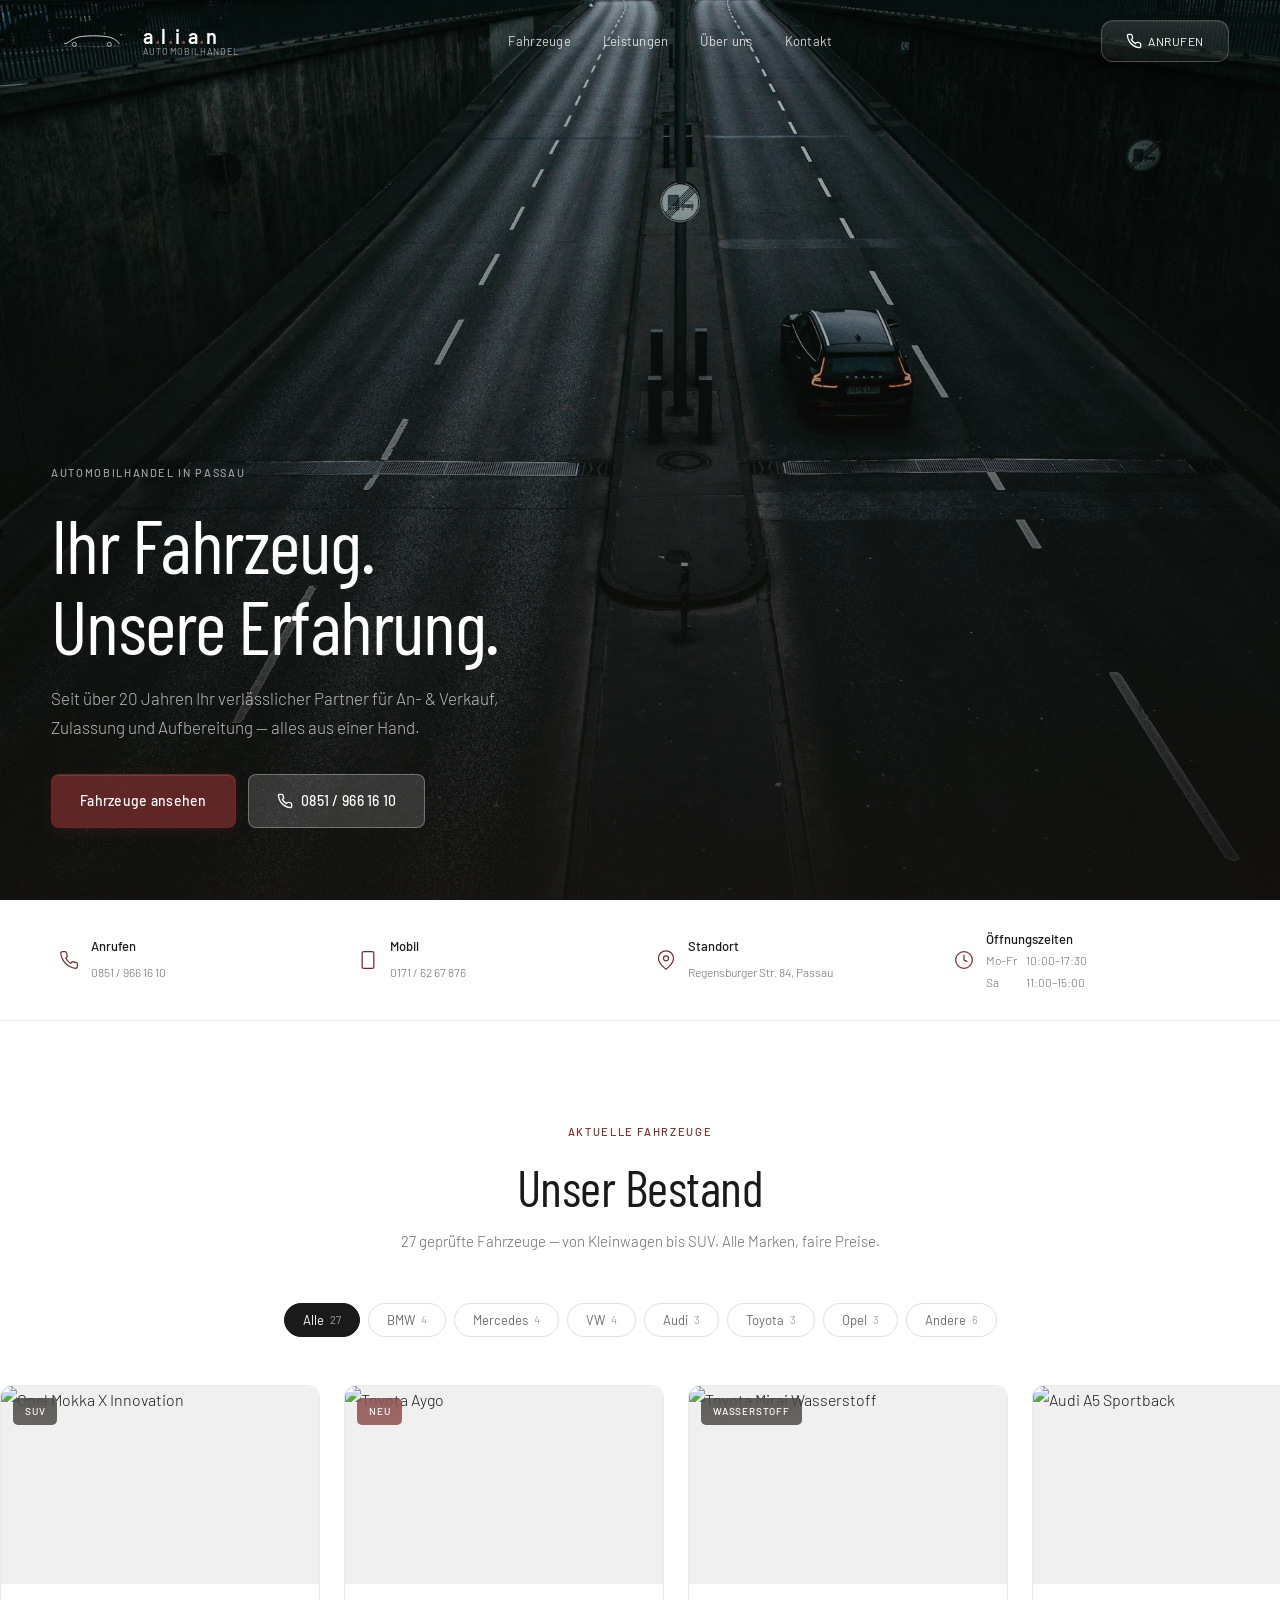
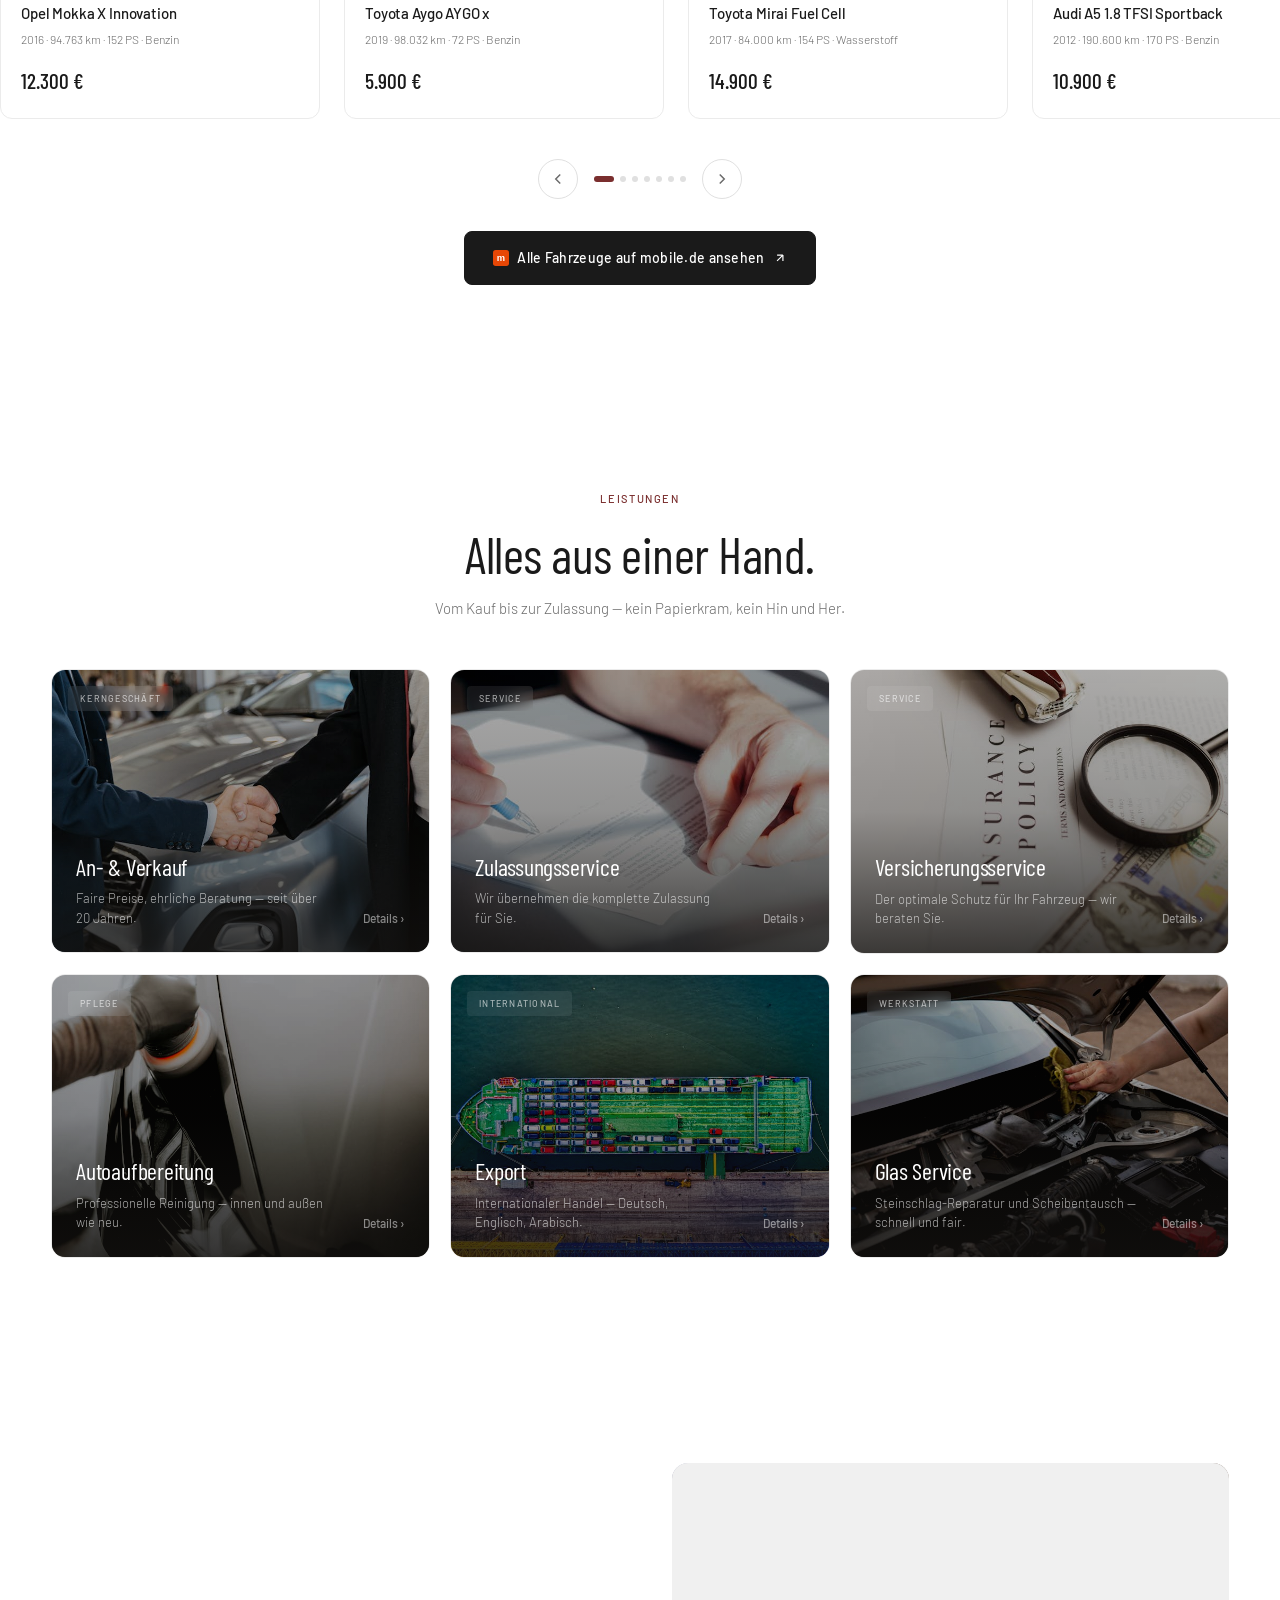
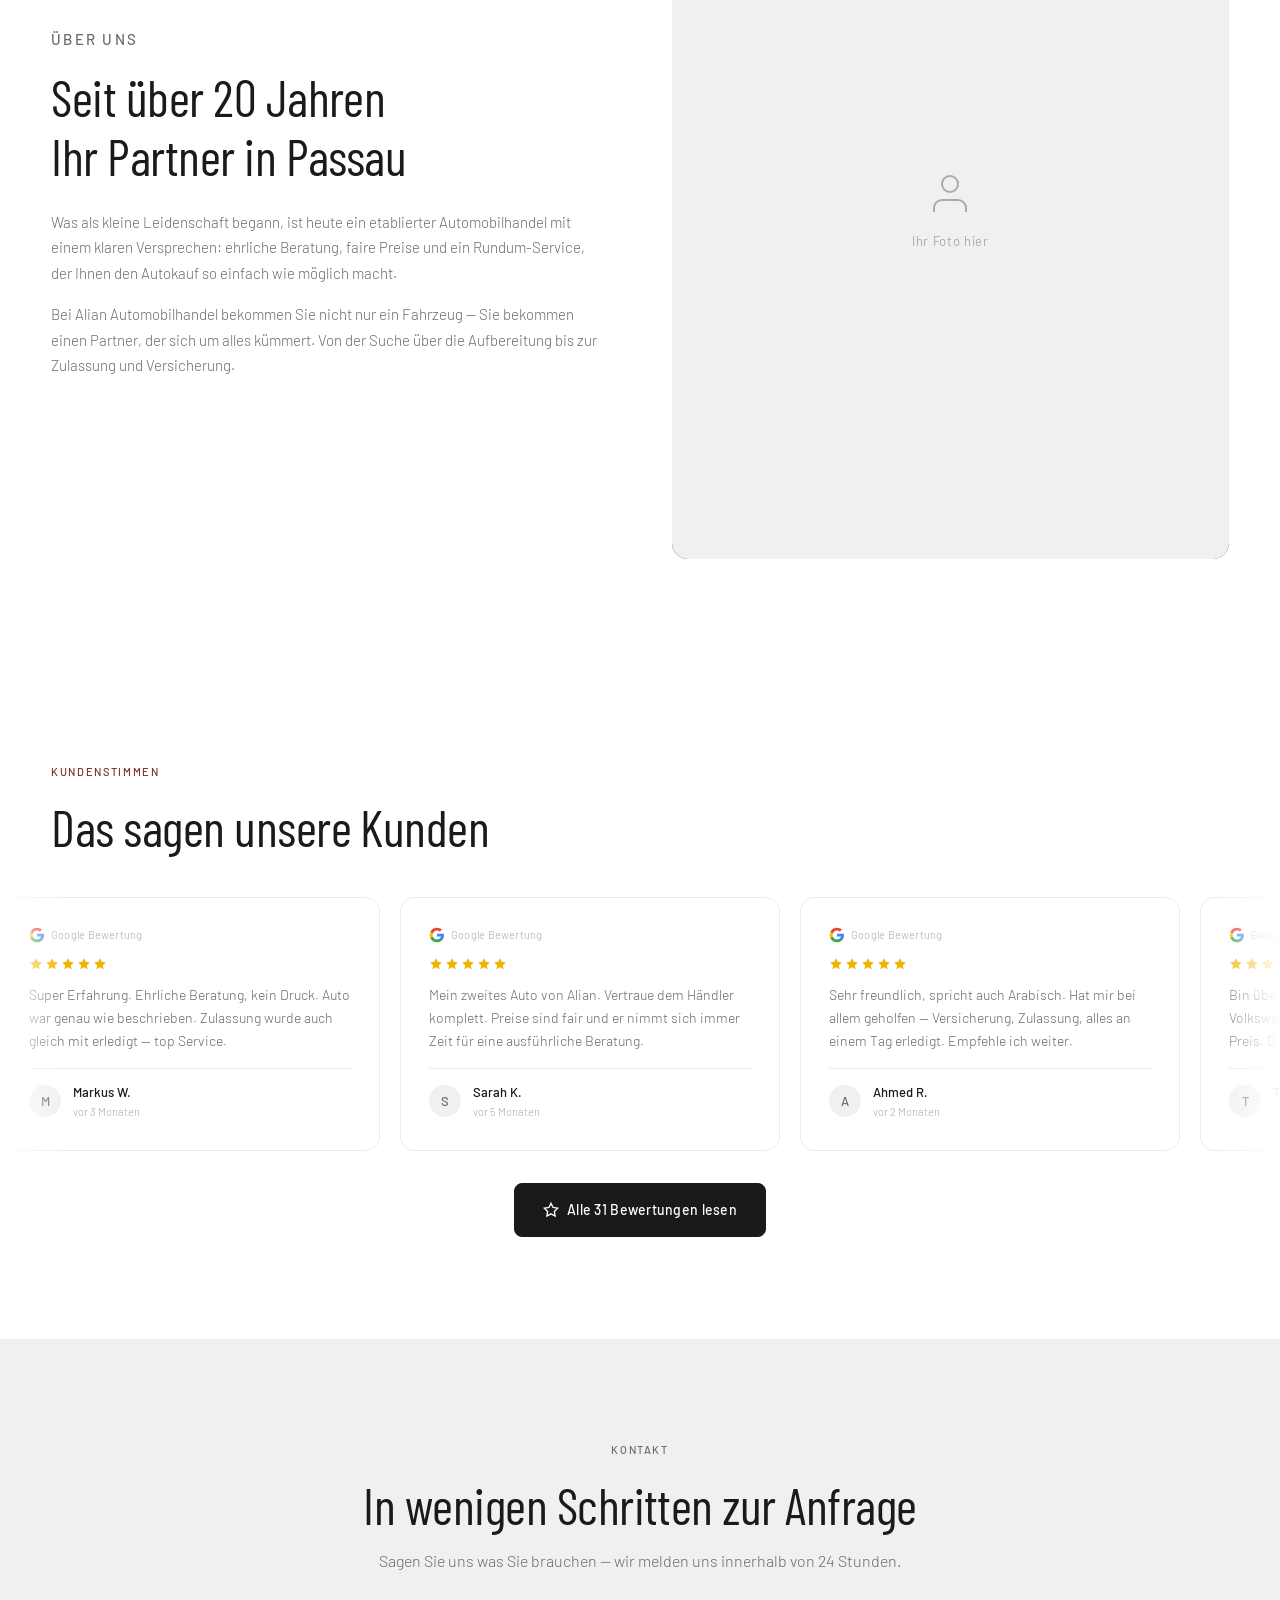
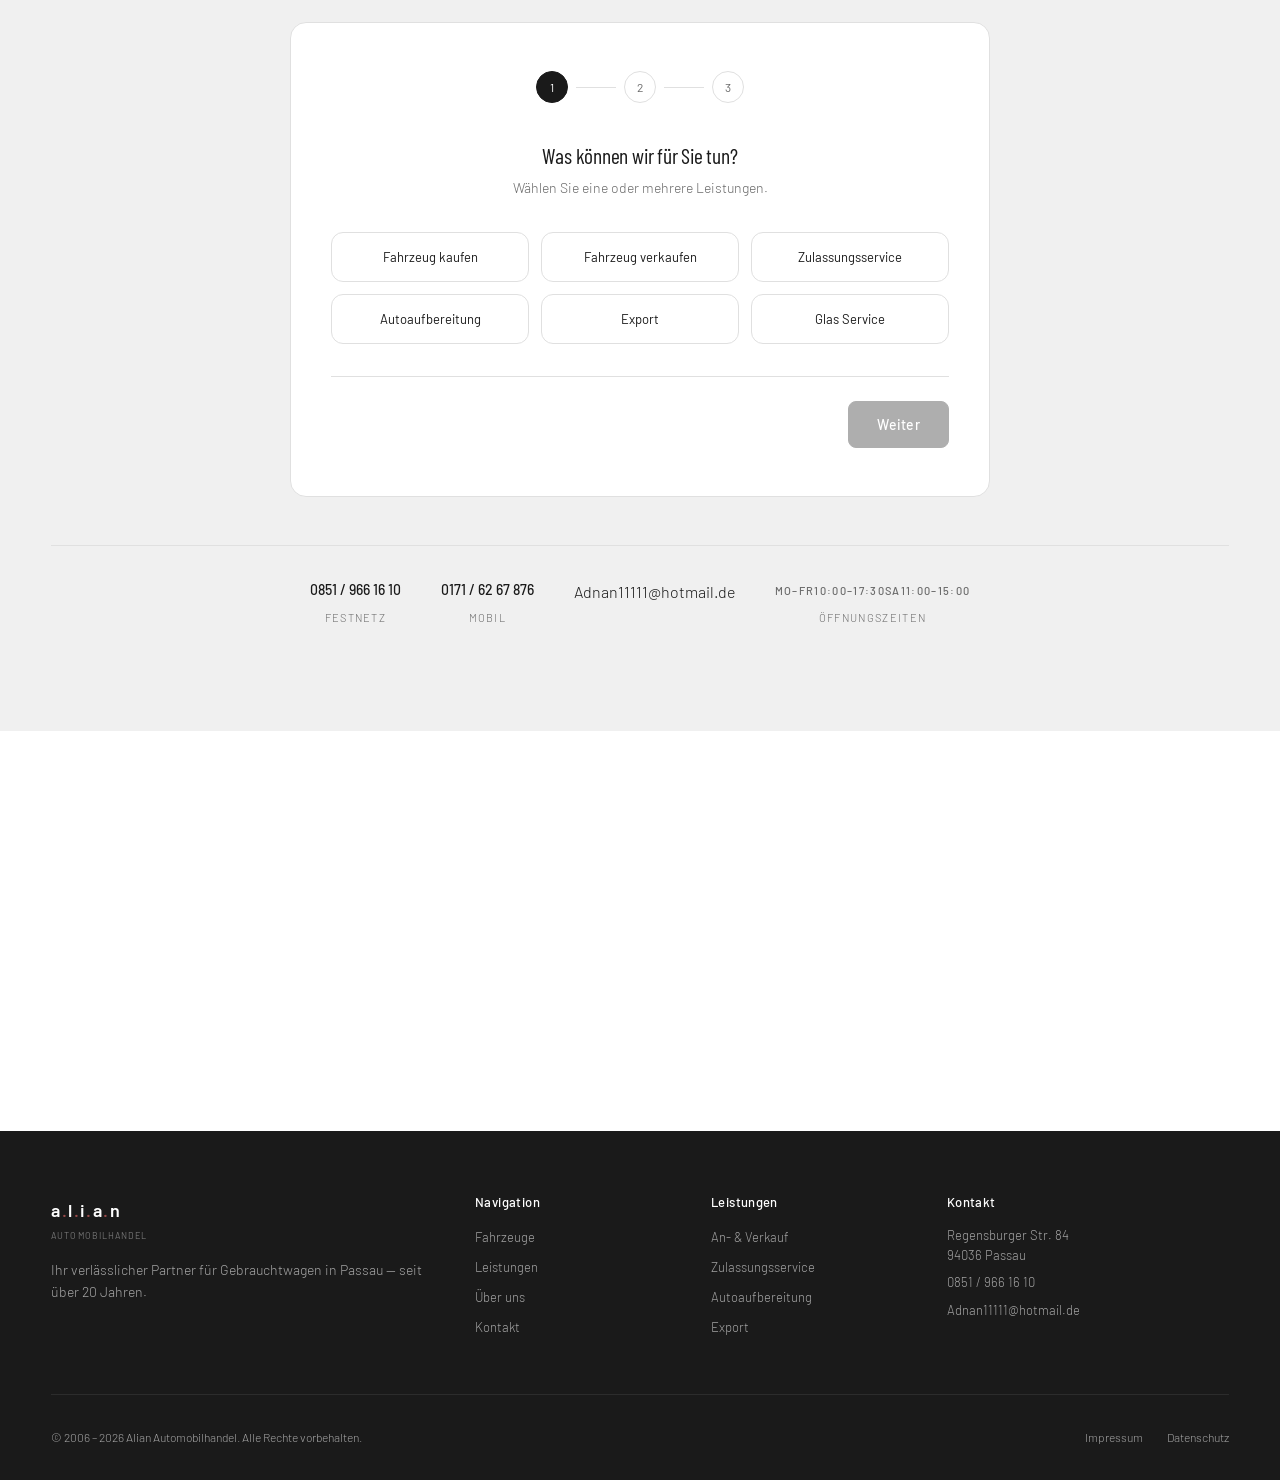
==== index.html @ cb724ffb "Initial commit — Alian Automobilhandel mit Decap CMS Setup Co-Authored-By: Claude Sonnet 4.6 <norepl" ====
<!DOCTYPE html>
<html lang="de">
<head>
    <meta charset="UTF-8">
    <meta name="viewport" content="width=device-width, initial-scale=1.0">
    <title>Alian Automobilhandel — Ihr Autohändler in Passau seit 2006</title>
    <meta name="description" content="Alian Automobilhandel in Passau — An- & Verkauf, Zulassungsservice, Autoaufbereitung. Über 20 Jahre Erfahrung. Jetzt Fahrzeug finden.">
    <link rel="preconnect" href="https://fonts.googleapis.com">
    <link rel="preconnect" href="https://fonts.gstatic.com" crossorigin>
    <link href="https://fonts.googleapis.com/css2?family=Barlow:ital,wght@0,300;0,400;0,500;0,600;1,300&family=Barlow+Condensed:wght@400;600;700;800&display=swap" rel="stylesheet">
    <link rel="stylesheet" href="style.css">
</head>
<body>

    <!-- ============ NAVIGATION ============ -->
    <nav class="nav" id="nav">
        <div class="nav-inner">
            <a href="#" class="nav-logo">
                <svg class="nav-logo-icon" viewBox="0 0 240 60" fill="none" xmlns="http://www.w3.org/2000/svg">
                    <!-- Modernized car silhouette -->
                    <path d="M40 38 C40 38 48 38 55 32 C62 26 75 18 95 16 C115 14 140 14 160 16 C180 18 190 24 195 28 C200 32 205 38 205 38" stroke="var(--accent)" stroke-width="2.5" stroke-linecap="round" fill="none"/>
                    <!-- Wheels -->
                    <circle cx="70" cy="40" r="6" stroke="var(--accent)" stroke-width="2" fill="none"/>
                    <circle cx="175" cy="40" r="6" stroke="var(--accent)" stroke-width="2" fill="none"/>
                    <!-- Ground line -->
                    <line x1="35" y1="46" x2="210" y2="46" stroke="var(--accent)" stroke-width="1.5" opacity="0.3"/>
                </svg>
                <span class="nav-logo-text">
                    <span class="nav-logo-name">a<span class="dot">.</span>l<span class="dot">.</span>i<span class="dot">.</span>a<span class="dot">.</span>n</span>
                    <span class="nav-logo-sub">Automobilhandel</span>
                </span>
            </a>

            <div class="nav-links" id="navLinks">
                <a href="#fahrzeuge">Fahrzeuge</a>
                <a href="#leistungen">Leistungen</a>
                <a href="#ueber-uns">Über uns</a>
                <a href="#kontakt">Kontakt</a>
            </div>

            <a href="tel:+4985196616 10" class="nav-cta">
                <svg width="16" height="16" viewBox="0 0 24 24" fill="none" stroke="currentColor" stroke-width="2"><path d="M22 16.92v3a2 2 0 0 1-2.18 2 19.79 19.79 0 0 1-8.63-3.07 19.5 19.5 0 0 1-6-6 19.79 19.79 0 0 1-3.07-8.67A2 2 0 0 1 4.11 2h3a2 2 0 0 1 2 1.72 12.84 12.84 0 0 0 .7 2.81 2 2 0 0 1-.45 2.11L8.09 9.91a16 16 0 0 0 6 6l1.27-1.27a2 2 0 0 1 2.11-.45 12.84 12.84 0 0 0 2.81.7A2 2 0 0 1 22 16.92z"/></svg>
                Anrufen
            </a>

            <button class="nav-toggle" id="navToggle" aria-label="Menü öffnen">
                <span></span><span></span><span></span>
            </button>
        </div>
    </nav>

    <!-- Mobile Menu Overlay -->
    <div class="mobile-menu" id="mobileMenu">
        <div class="mobile-menu-inner">
            <a href="#fahrzeuge" class="mobile-menu-link">Fahrzeuge</a>
            <a href="#leistungen" class="mobile-menu-link">Leistungen</a>
            <a href="#ueber-uns" class="mobile-menu-link">Über uns</a>
            <a href="#kontakt" class="mobile-menu-link">Kontakt</a>
            <div class="mobile-menu-contact">
                <a href="tel:+498519661610" class="mobile-menu-phone">0851 / 966 16 10</a>
                <p class="hours-table"><span>Mo–Fr</span><span>10:00–17:30</span><span>Sa</span><span>11:00–15:00</span></p>
            </div>
        </div>
    </div>


    <!-- ============ HERO ============ -->
    <header class="hero" id="hero">
        <div class="hero-bg">
            <img src="images/hero.jpg" alt="Alian Automobilhandel Passau" id="heroImg" class="hero-bg-img">
            <div class="hero-overlay"></div>
        </div>
        <div class="hero-content">
            <p class="label hero-label hero-enter" id="cms-hero-label">Automobilhandel in Passau</p>
            <h1 class="hero-title hero-enter" id="cms-hero-title">Ihr Fahrzeug.<br>Unsere Erfahrung.</h1>
            <p class="hero-sub hero-enter" id="cms-hero-subtitle">Seit über 20 Jahren Ihr verlässlicher Partner für An- & Verkauf, Zulassung und Aufbereitung — alles aus einer Hand.</p>
            <div class="hero-actions hero-enter">
                <a href="#fahrzeuge" class="btn btn-primary">Fahrzeuge ansehen</a>
                <a href="tel:+498519661610" class="btn btn-ghost">
                    <svg width="16" height="16" viewBox="0 0 24 24" fill="none" stroke="currentColor" stroke-width="2"><path d="M22 16.92v3a2 2 0 0 1-2.18 2 19.79 19.79 0 0 1-8.63-3.07 19.5 19.5 0 0 1-6-6 19.79 19.79 0 0 1-3.07-8.67A2 2 0 0 1 4.11 2h3a2 2 0 0 1 2 1.72 12.84 12.84 0 0 0 .7 2.81 2 2 0 0 1-.45 2.11L8.09 9.91a16 16 0 0 0 6 6l1.27-1.27a2 2 0 0 1 2.11-.45 12.84 12.84 0 0 0 2.81.7A2 2 0 0 1 22 16.92z"/></svg>
                    0851 / 966 16 10
                </a>
            </div>
        </div>
    </header>


    <!-- ============ ACTION BAR ============ -->
    <section class="action-bar">
        <div class="container">
            <div class="action-bar-grid">
                <a href="tel:+498519661610" class="action-item">
                    <svg width="20" height="20" viewBox="0 0 24 24" fill="none" stroke="currentColor" stroke-width="1.5"><path d="M22 16.92v3a2 2 0 0 1-2.18 2 19.79 19.79 0 0 1-8.63-3.07 19.5 19.5 0 0 1-6-6 19.79 19.79 0 0 1-3.07-8.67A2 2 0 0 1 4.11 2h3a2 2 0 0 1 2 1.72 12.84 12.84 0 0 0 .7 2.81 2 2 0 0 1-.45 2.11L8.09 9.91a16 16 0 0 0 6 6l1.27-1.27a2 2 0 0 1 2.11-.45 12.84 12.84 0 0 0 2.81.7A2 2 0 0 1 22 16.92z"/></svg>
                    <div>
                        <strong>Anrufen</strong>
                        <span>0851 / 966 16 10</span>
                    </div>
                </a>
                <a href="tel:+4917162678 76" class="action-item">
                    <svg width="20" height="20" viewBox="0 0 24 24" fill="none" stroke="currentColor" stroke-width="1.5"><rect x="5" y="2" width="14" height="20" rx="2" ry="2"/><line x1="12" y1="18" x2="12.01" y2="18"/></svg>
                    <div>
                        <strong>Mobil</strong>
                        <span>0171 / 62 67 876</span>
                    </div>
                </a>
                <a href="https://maps.google.com/?q=Regensburger+Str.+84+94036+Passau" target="_blank" rel="noopener" class="action-item">
                    <svg width="20" height="20" viewBox="0 0 24 24" fill="none" stroke="currentColor" stroke-width="1.5"><path d="M21 10c0 7-9 13-9 13s-9-6-9-13a9 9 0 0 1 18 0z"/><circle cx="12" cy="10" r="3"/></svg>
                    <div>
                        <strong>Standort</strong>
                        <span>Regensburger Str. 84, Passau</span>
                    </div>
                </a>
                <div class="action-item">
                    <svg width="20" height="20" viewBox="0 0 24 24" fill="none" stroke="currentColor" stroke-width="1.5"><circle cx="12" cy="12" r="10"/><polyline points="12 6 12 12 16 14"/></svg>
                    <div>
                        <strong>Öffnungszeiten</strong>
                        <span class="hours-table"><span>Mo–Fr</span><span>10–17:30</span><span>Sa</span><span>11–15</span></span>
                    </div>
                </div>
            </div>
        </div>
    </section>


    <!-- ============ FAHRZEUGE ============ -->
    <section class="section fahrzeuge-section" id="fahrzeuge">
        <div class="container">
            <div class="section-header reveal no-retrigger">
                <p class="label">Aktuelle Fahrzeuge</p>
                <h2>Unser Bestand</h2>
                <p class="section-sub" id="cms-fahrzeuge-subtitle">27 geprüfte Fahrzeuge — von Kleinwagen bis SUV. Alle Marken, faire Preise.</p>
            </div>

            <!-- Filter Tabs (Counts werden per JS befüllt) -->
            <div class="filter-bar reveal reveal-d1 no-retrigger" id="filterBar">
                <button class="filter-btn active" data-filter="all">Alle <span class="filter-count" id="count-all">—</span></button>
                <button class="filter-btn" data-filter="BMW">BMW <span class="filter-count" id="count-BMW">—</span></button>
                <button class="filter-btn" data-filter="Mercedes">Mercedes <span class="filter-count" id="count-Mercedes">—</span></button>
                <button class="filter-btn" data-filter="VW">VW <span class="filter-count" id="count-VW">—</span></button>
                <button class="filter-btn" data-filter="Audi">Audi <span class="filter-count" id="count-Audi">—</span></button>
                <button class="filter-btn" data-filter="Toyota">Toyota <span class="filter-count" id="count-Toyota">—</span></button>
                <button class="filter-btn" data-filter="Opel">Opel <span class="filter-count" id="count-Opel">—</span></button>
                <button class="filter-btn" data-filter="Andere">Andere <span class="filter-count" id="count-Andere">—</span></button>
            </div>
        </div>

        <!-- Carousel (Fahrzeuge werden per JS aus data/fahrzeuge.json geladen) -->
        <div class="car-viewport reveal reveal-d2 no-retrigger">
            <div class="car-track" id="carTrack"></div>
        </div>

        <!-- Carousel Nav -->
        <div class="container">
            <div class="car-nav-wrap reveal reveal-d3 no-retrigger">
                <button class="car-prev" aria-label="Zurück">
                    <svg width="18" height="18" viewBox="0 0 24 24" fill="none" stroke="currentColor" stroke-width="2"><polyline points="15 18 9 12 15 6"/></svg>
                </button>
                <div class="car-dots" id="carDots"></div>
                <button class="car-next" aria-label="Weiter">
                    <svg width="18" height="18" viewBox="0 0 24 24" fill="none" stroke="currentColor" stroke-width="2"><polyline points="9 18 15 12 9 6"/></svg>
                </button>
            </div>

            <div class="car-cta reveal reveal-d4 no-retrigger">
                <a href="https://home.mobile.de/ALIANAUTOMOBILHANDEL#ses" target="_blank" rel="noopener" class="btn btn-glass">
                    <svg width="16" height="16" viewBox="0 0 24 24"><rect width="24" height="24" rx="4" fill="#e74706"/><text x="12" y="17" text-anchor="middle" font-family="Arial,sans-serif" font-weight="700" font-size="14" fill="#fff">m</text></svg>
                    Alle Fahrzeuge auf mobile.de ansehen
                    <svg width="14" height="14" viewBox="0 0 24 24" fill="none" stroke="currentColor" stroke-width="2"><path d="M7 17L17 7M17 7H7M17 7v10"/></svg>
                </a>
            </div>
        </div>
    </section>


    <!-- ============ LEISTUNGEN ============ -->
    <section class="section leistungen-section" id="leistungen">
        <div class="container">
            <div class="ed-header reveal">
                <p class="label label-accent">Leistungen</p>
                <h2>Alles aus einer Hand.</h2>
                <p class="section-sub">Vom Kauf bis zur Zulassung — kein Papierkram, kein Hin und Her.</p>
            </div>

            <div class="ed-grid">
                <!-- 1. An- & Verkauf -->
                <div class="ed-card reveal" style="--ed-d: 0ms">
                    <div class="ed-img">
                        <img src="images/svc-ankauf.jpg" alt="Fahrzeug An- und Verkauf" loading="lazy">
                    </div>
                    <div class="ed-img-overlay"></div>
                    <span class="ed-label">Kerngeschäft</span>
                    <div class="ed-slide">
                        <div class="ed-front">
                            <div class="ed-front-group">
                                <h3 class="ed-title">An- & Verkauf</h3>
                                <div class="ed-front-wrap">
                                    <p class="ed-desc">Faire Preise, ehrliche Beratung — seit über 20 Jahren.</p>
                                    <span class="ed-cta">Details &rsaquo;</span>
                                </div>
                            </div>
                        </div>
                        <div class="ed-back">
                            <div class="ed-back-inner">
                                <h3 class="ed-title ed-back-title">Im Detail</h3>
                                <ul class="ed-list">
                                    <li>Gebrauchtwagen aller Marken</li>
                                    <li>Faire Inzahlungnahme Ihres Altwagens</li>
                                    <li>Persönliche Beratung vor Ort</li>
                                    <li>Probefahrt jederzeit möglich</li>
                                </ul>
                            </div>
                            <span class="ed-cta ed-cta-back">Kontakt aufnehmen &rsaquo;</span>
                        </div>
                    </div>
                </div>

                <!-- 2. Zulassungsservice -->
                <div class="ed-card reveal" style="--ed-d: 150ms">
                    <div class="ed-img">
                        <img src="images/svc-zulassung.jpg" alt="Zulassungsservice" loading="lazy">
                    </div>
                    <div class="ed-img-overlay"></div>
                    <span class="ed-label">Service</span>
                    <div class="ed-slide">
                        <div class="ed-front">
                            <div class="ed-front-group">
                                <h3 class="ed-title">Zulassungsservice</h3>
                                <div class="ed-front-wrap">
                                    <p class="ed-desc">Wir übernehmen die komplette Zulassung für Sie.</p>
                                    <span class="ed-cta">Details &rsaquo;</span>
                                </div>
                            </div>
                        </div>
                        <div class="ed-back">
                            <div class="ed-back-inner">
                                <h3 class="ed-title ed-back-title">Im Detail</h3>
                                <ul class="ed-list">
                                    <li>Neuanmeldung & Ummeldung</li>
                                    <li>Abmeldung & Kurzzeitkennzeichen</li>
                                    <li>Ausfuhrkennzeichen für Export</li>
                                    <li>Vollständige Abwicklung ohne Wartezeit</li>
                                </ul>
                            </div>
                            <span class="ed-cta ed-cta-back">Kontakt aufnehmen &rsaquo;</span>
                        </div>
                    </div>
                </div>

                <!-- 3. Versicherungsservice -->
                <div class="ed-card reveal" style="--ed-d: 150ms">
                    <div class="ed-img">
                        <img src="images/svc-versicherung.jpg" alt="KFZ-Versicherungsservice" loading="lazy">
                    </div>
                    <div class="ed-img-overlay"></div>
                    <span class="ed-label">Service</span>
                    <div class="ed-slide">
                        <div class="ed-front">
                            <div class="ed-front-group">
                                <h3 class="ed-title">Versicherungsservice</h3>
                                <div class="ed-front-wrap">
                                    <p class="ed-desc">Der optimale Schutz für Ihr Fahrzeug — wir beraten Sie.</p>
                                    <span class="ed-cta">Details &rsaquo;</span>
                                </div>
                            </div>
                        </div>
                        <div class="ed-back">
                            <div class="ed-back-inner">
                                <h3 class="ed-title ed-back-title">Im Detail</h3>
                                <ul class="ed-list">
                                    <li>KFZ-Haftpflicht & Kasko</li>
                                    <li>Tarifvergleich verschiedener Anbieter</li>
                                    <li>eVB-Nummer sofort verfügbar</li>
                                    <li>Persönliche Beratung vor Ort</li>
                                </ul>
                            </div>
                            <span class="ed-cta ed-cta-back">Kontakt aufnehmen &rsaquo;</span>
                        </div>
                    </div>
                </div>

                <!-- 4. Autoaufbereitung -->
                <div class="ed-card reveal" style="--ed-d: 300ms">
                    <div class="ed-img">
                        <img src="images/svc-aufbereitung.jpg" alt="Professionelle Autoaufbereitung" loading="lazy">
                    </div>
                    <div class="ed-img-overlay"></div>
                    <span class="ed-label">Pflege</span>
                    <div class="ed-slide">
                        <div class="ed-front">
                            <div class="ed-front-group">
                                <h3 class="ed-title">Autoaufbereitung</h3>
                                <div class="ed-front-wrap">
                                    <p class="ed-desc">Professionelle Reinigung — innen und außen wie neu.</p>
                                    <span class="ed-cta">Details &rsaquo;</span>
                                </div>
                            </div>
                        </div>
                        <div class="ed-back">
                            <div class="ed-back-inner">
                                <h3 class="ed-title ed-back-title">Im Detail</h3>
                                <ul class="ed-list">
                                    <li>Außenwäsche & Politur</li>
                                    <li>Innenreinigung & Geruchsneutralisation</li>
                                    <li>Lackaufbereitung & Versiegelung</li>
                                    <li>Aufbereitung vor Verkauf</li>
                                </ul>
                            </div>
                            <span class="ed-cta ed-cta-back">Kontakt aufnehmen &rsaquo;</span>
                        </div>
                    </div>
                </div>

                <!-- 5. Export -->
                <div class="ed-card reveal" style="--ed-d: 300ms">
                    <div class="ed-img">
                        <img src="images/svc-export.jpg" alt="Internationaler Fahrzeugexport" loading="lazy">
                    </div>
                    <div class="ed-img-overlay"></div>
                    <span class="ed-label">International</span>
                    <div class="ed-slide">
                        <div class="ed-front">
                            <div class="ed-front-group">
                                <h3 class="ed-title">Export</h3>
                                <div class="ed-front-wrap">
                                    <p class="ed-desc">Internationaler Handel — Deutsch, Englisch, Arabisch.</p>
                                    <span class="ed-cta">Details &rsaquo;</span>
                                </div>
                            </div>
                        </div>
                        <div class="ed-back">
                            <div class="ed-back-inner">
                                <h3 class="ed-title ed-back-title">Im Detail</h3>
                                <ul class="ed-list">
                                    <li>Ausfuhrkennzeichen & Zolldokumente</li>
                                    <li>Transport-Organisation weltweit</li>
                                    <li>Beratung in drei Sprachen</li>
                                    <li>Langjährige Exporterfahrung</li>
                                </ul>
                            </div>
                            <span class="ed-cta ed-cta-back">Kontakt aufnehmen &rsaquo;</span>
                        </div>
                    </div>
                </div>

                <!-- 6. Glas Service -->
                <div class="ed-card reveal" style="--ed-d: 450ms">
                    <div class="ed-img">
                        <img src="images/svc-glas.jpg" alt="Scheibentausch und Glasreparatur" loading="lazy">
                    </div>
                    <div class="ed-img-overlay"></div>
                    <span class="ed-label">Werkstatt</span>
                    <div class="ed-slide">
                        <div class="ed-front">
                            <div class="ed-front-group">
                                <h3 class="ed-title">Glas Service</h3>
                                <div class="ed-front-wrap">
                                    <p class="ed-desc">Steinschlag-Reparatur und Scheibentausch — schnell und fair.</p>
                                    <span class="ed-cta">Details &rsaquo;</span>
                                </div>
                            </div>
                        </div>
                        <div class="ed-back">
                            <div class="ed-back-inner">
                                <h3 class="ed-title ed-back-title">Im Detail</h3>
                                <ul class="ed-list">
                                    <li>Steinschlag-Reparatur</li>
                                    <li>Kompletter Scheibentausch</li>
                                    <li>Alle Fahrzeugmarken</li>
                                    <li>Faire Konditionen</li>
                                </ul>
                            </div>
                            <span class="ed-cta ed-cta-back">Kontakt aufnehmen &rsaquo;</span>
                        </div>
                    </div>
                </div>
            </div>
        </div>
    </section>


    <!-- ============ ÜBER UNS ============ -->
    <section class="section ueber-section" id="ueber-uns">
        <div class="container">
            <div class="ueber-grid">
                <div class="ueber-content reveal">
                    <p class="label">Über uns</p>
                    <h2 id="cms-ueber-heading">Seit über 20 Jahren<br>Ihr Partner in Passau</h2>
                    <p id="cms-ueber-text1">Was als kleine Leidenschaft begann, ist heute ein etablierter Automobilhandel mit einem klaren Versprechen: ehrliche Beratung, faire Preise und ein Rundum-Service, der Ihnen den Autokauf so einfach wie möglich macht.</p>
                    <p id="cms-ueber-text2">Bei Alian Automobilhandel bekommen Sie nicht nur ein Fahrzeug — Sie bekommen einen Partner, der sich um alles kümmert. Von der Suche über die Aufbereitung bis zur Zulassung und Versicherung.</p>

                </div>
                <div class="ueber-image reveal reveal-d2">
                    <div class="ueber-img-wrap">
                        <img src="images/ueber-uns.jpg" alt="Alian Automobilhandel — Ihr Ansprechpartner" id="ueberImg">
                        <div class="ueber-img-placeholder">
                            <svg width="48" height="48" viewBox="0 0 24 24" fill="none" stroke="currentColor" stroke-width="1"><path d="M20 21v-2a4 4 0 0 0-4-4H8a4 4 0 0 0-4 4v2"/><circle cx="12" cy="7" r="4"/></svg>
                            <span>Ihr Foto hier</span>
                        </div>
                    </div>
                </div>
            </div>
        </div>
    </section>




    <!-- ============ BEWERTUNGEN KARUSSELL ============ -->
    <section class="section reviews-section">
        <div class="container">
            <div class="reviews-header reveal">
                <p class="label">Kundenstimmen</p>
                <h2>Das sagen unsere Kunden</h2>
            </div>
        </div>

        <!-- Auto-scroll carousel -->
        <div class="reviews-carousel reveal reveal-d1">
            <div class="reviews-track" id="reviewsTrack">
                <!-- Card 1 -->
                <a href="https://home.mobile.de/ALIANAUTOMOBILHANDEL#ratings" target="_blank" rel="noopener" class="review-card">
                    <div class="review-source">
                        <svg class="review-google" width="16" height="16" viewBox="0 0 24 24"><path fill="#4285F4" d="M22.56 12.25c0-.78-.07-1.53-.2-2.25H12v4.26h5.92a5.06 5.06 0 0 1-2.2 3.32v2.77h3.57c2.08-1.92 3.28-4.74 3.28-8.1z"/><path fill="#34A853" d="M12 23c2.97 0 5.46-.98 7.28-2.66l-3.57-2.77c-.98.66-2.23 1.06-3.71 1.06-2.86 0-5.29-1.93-6.16-4.53H2.18v2.84C3.99 20.53 7.7 23 12 23z"/><path fill="#FBBC05" d="M5.84 14.09c-.22-.66-.35-1.36-.35-2.09s.13-1.43.35-2.09V7.07H2.18C1.43 8.55 1 10.22 1 12s.43 3.45 1.18 4.93l2.85-2.22.81-.62z"/><path fill="#EA4335" d="M12 5.38c1.62 0 3.06.56 4.21 1.64l3.15-3.15C17.45 2.09 14.97 1 12 1 7.7 1 3.99 3.47 2.18 7.07l3.66 2.84c.87-2.6 3.3-4.53 6.16-4.53z"/></svg>
                        <span>Google Bewertung</span>
                    </div>
                    <div class="review-stars-row">
                        <svg width="14" height="14" viewBox="0 0 24 24" fill="#f4b400"><polygon points="12 2 15.09 8.26 22 9.27 17 14.14 18.18 21.02 12 17.77 5.82 21.02 7 14.14 2 9.27 8.91 8.26 12 2"/></svg>
                        <svg width="14" height="14" viewBox="0 0 24 24" fill="#f4b400"><polygon points="12 2 15.09 8.26 22 9.27 17 14.14 18.18 21.02 12 17.77 5.82 21.02 7 14.14 2 9.27 8.91 8.26 12 2"/></svg>
                        <svg width="14" height="14" viewBox="0 0 24 24" fill="#f4b400"><polygon points="12 2 15.09 8.26 22 9.27 17 14.14 18.18 21.02 12 17.77 5.82 21.02 7 14.14 2 9.27 8.91 8.26 12 2"/></svg>
                        <svg width="14" height="14" viewBox="0 0 24 24" fill="#f4b400"><polygon points="12 2 15.09 8.26 22 9.27 17 14.14 18.18 21.02 12 17.77 5.82 21.02 7 14.14 2 9.27 8.91 8.26 12 2"/></svg>
                        <svg width="14" height="14" viewBox="0 0 24 24" fill="#f4b400"><polygon points="12 2 15.09 8.26 22 9.27 17 14.14 18.18 21.02 12 17.77 5.82 21.02 7 14.14 2 9.27 8.91 8.26 12 2"/></svg>
                    </div>
                    <p class="review-text">Super Erfahrung. Ehrliche Beratung, kein Druck. Auto war genau wie beschrieben. Zulassung wurde auch gleich mit erledigt — top Service.</p>
                    <div class="review-author">
                        <div class="review-avatar">M</div>
                        <div>
                            <span class="review-name">Markus W.</span>
                            <span class="review-date">vor 3 Monaten</span>
                        </div>
                    </div>
                </a>

                <!-- Card 2 -->
                <a href="https://home.mobile.de/ALIANAUTOMOBILHANDEL#ratings" target="_blank" rel="noopener" class="review-card">
                    <div class="review-source">
                        <svg class="review-google" width="16" height="16" viewBox="0 0 24 24"><path fill="#4285F4" d="M22.56 12.25c0-.78-.07-1.53-.2-2.25H12v4.26h5.92a5.06 5.06 0 0 1-2.2 3.32v2.77h3.57c2.08-1.92 3.28-4.74 3.28-8.1z"/><path fill="#34A853" d="M12 23c2.97 0 5.46-.98 7.28-2.66l-3.57-2.77c-.98.66-2.23 1.06-3.71 1.06-2.86 0-5.29-1.93-6.16-4.53H2.18v2.84C3.99 20.53 7.7 23 12 23z"/><path fill="#FBBC05" d="M5.84 14.09c-.22-.66-.35-1.36-.35-2.09s.13-1.43.35-2.09V7.07H2.18C1.43 8.55 1 10.22 1 12s.43 3.45 1.18 4.93l2.85-2.22.81-.62z"/><path fill="#EA4335" d="M12 5.38c1.62 0 3.06.56 4.21 1.64l3.15-3.15C17.45 2.09 14.97 1 12 1 7.7 1 3.99 3.47 2.18 7.07l3.66 2.84c.87-2.6 3.3-4.53 6.16-4.53z"/></svg>
                        <span>Google Bewertung</span>
                    </div>
                    <div class="review-stars-row">
                        <svg width="14" height="14" viewBox="0 0 24 24" fill="#f4b400"><polygon points="12 2 15.09 8.26 22 9.27 17 14.14 18.18 21.02 12 17.77 5.82 21.02 7 14.14 2 9.27 8.91 8.26 12 2"/></svg>
                        <svg width="14" height="14" viewBox="0 0 24 24" fill="#f4b400"><polygon points="12 2 15.09 8.26 22 9.27 17 14.14 18.18 21.02 12 17.77 5.82 21.02 7 14.14 2 9.27 8.91 8.26 12 2"/></svg>
                        <svg width="14" height="14" viewBox="0 0 24 24" fill="#f4b400"><polygon points="12 2 15.09 8.26 22 9.27 17 14.14 18.18 21.02 12 17.77 5.82 21.02 7 14.14 2 9.27 8.91 8.26 12 2"/></svg>
                        <svg width="14" height="14" viewBox="0 0 24 24" fill="#f4b400"><polygon points="12 2 15.09 8.26 22 9.27 17 14.14 18.18 21.02 12 17.77 5.82 21.02 7 14.14 2 9.27 8.91 8.26 12 2"/></svg>
                        <svg width="14" height="14" viewBox="0 0 24 24" fill="#f4b400"><polygon points="12 2 15.09 8.26 22 9.27 17 14.14 18.18 21.02 12 17.77 5.82 21.02 7 14.14 2 9.27 8.91 8.26 12 2"/></svg>
                    </div>
                    <p class="review-text">Mein zweites Auto von Alian. Vertraue dem Händler komplett. Preise sind fair und er nimmt sich immer Zeit für eine ausführliche Beratung.</p>
                    <div class="review-author">
                        <div class="review-avatar">S</div>
                        <div>
                            <span class="review-name">Sarah K.</span>
                            <span class="review-date">vor 5 Monaten</span>
                        </div>
                    </div>
                </a>

                <!-- Card 3 -->
                <a href="https://home.mobile.de/ALIANAUTOMOBILHANDEL#ratings" target="_blank" rel="noopener" class="review-card">
                    <div class="review-source">
                        <svg class="review-google" width="16" height="16" viewBox="0 0 24 24"><path fill="#4285F4" d="M22.56 12.25c0-.78-.07-1.53-.2-2.25H12v4.26h5.92a5.06 5.06 0 0 1-2.2 3.32v2.77h3.57c2.08-1.92 3.28-4.74 3.28-8.1z"/><path fill="#34A853" d="M12 23c2.97 0 5.46-.98 7.28-2.66l-3.57-2.77c-.98.66-2.23 1.06-3.71 1.06-2.86 0-5.29-1.93-6.16-4.53H2.18v2.84C3.99 20.53 7.7 23 12 23z"/><path fill="#FBBC05" d="M5.84 14.09c-.22-.66-.35-1.36-.35-2.09s.13-1.43.35-2.09V7.07H2.18C1.43 8.55 1 10.22 1 12s.43 3.45 1.18 4.93l2.85-2.22.81-.62z"/><path fill="#EA4335" d="M12 5.38c1.62 0 3.06.56 4.21 1.64l3.15-3.15C17.45 2.09 14.97 1 12 1 7.7 1 3.99 3.47 2.18 7.07l3.66 2.84c.87-2.6 3.3-4.53 6.16-4.53z"/></svg>
                        <span>Google Bewertung</span>
                    </div>
                    <div class="review-stars-row">
                        <svg width="14" height="14" viewBox="0 0 24 24" fill="#f4b400"><polygon points="12 2 15.09 8.26 22 9.27 17 14.14 18.18 21.02 12 17.77 5.82 21.02 7 14.14 2 9.27 8.91 8.26 12 2"/></svg>
                        <svg width="14" height="14" viewBox="0 0 24 24" fill="#f4b400"><polygon points="12 2 15.09 8.26 22 9.27 17 14.14 18.18 21.02 12 17.77 5.82 21.02 7 14.14 2 9.27 8.91 8.26 12 2"/></svg>
                        <svg width="14" height="14" viewBox="0 0 24 24" fill="#f4b400"><polygon points="12 2 15.09 8.26 22 9.27 17 14.14 18.18 21.02 12 17.77 5.82 21.02 7 14.14 2 9.27 8.91 8.26 12 2"/></svg>
                        <svg width="14" height="14" viewBox="0 0 24 24" fill="#f4b400"><polygon points="12 2 15.09 8.26 22 9.27 17 14.14 18.18 21.02 12 17.77 5.82 21.02 7 14.14 2 9.27 8.91 8.26 12 2"/></svg>
                        <svg width="14" height="14" viewBox="0 0 24 24" fill="#f4b400"><polygon points="12 2 15.09 8.26 22 9.27 17 14.14 18.18 21.02 12 17.77 5.82 21.02 7 14.14 2 9.27 8.91 8.26 12 2"/></svg>
                    </div>
                    <p class="review-text">Sehr freundlich, spricht auch Arabisch. Hat mir bei allem geholfen — Versicherung, Zulassung, alles an einem Tag erledigt. Empfehle ich weiter.</p>
                    <div class="review-author">
                        <div class="review-avatar">A</div>
                        <div>
                            <span class="review-name">Ahmed R.</span>
                            <span class="review-date">vor 2 Monaten</span>
                        </div>
                    </div>
                </a>

                <!-- Card 4 -->
                <a href="https://home.mobile.de/ALIANAUTOMOBILHANDEL#ratings" target="_blank" rel="noopener" class="review-card">
                    <div class="review-source">
                        <svg class="review-google" width="16" height="16" viewBox="0 0 24 24"><path fill="#4285F4" d="M22.56 12.25c0-.78-.07-1.53-.2-2.25H12v4.26h5.92a5.06 5.06 0 0 1-2.2 3.32v2.77h3.57c2.08-1.92 3.28-4.74 3.28-8.1z"/><path fill="#34A853" d="M12 23c2.97 0 5.46-.98 7.28-2.66l-3.57-2.77c-.98.66-2.23 1.06-3.71 1.06-2.86 0-5.29-1.93-6.16-4.53H2.18v2.84C3.99 20.53 7.7 23 12 23z"/><path fill="#FBBC05" d="M5.84 14.09c-.22-.66-.35-1.36-.35-2.09s.13-1.43.35-2.09V7.07H2.18C1.43 8.55 1 10.22 1 12s.43 3.45 1.18 4.93l2.85-2.22.81-.62z"/><path fill="#EA4335" d="M12 5.38c1.62 0 3.06.56 4.21 1.64l3.15-3.15C17.45 2.09 14.97 1 12 1 7.7 1 3.99 3.47 2.18 7.07l3.66 2.84c.87-2.6 3.3-4.53 6.16-4.53z"/></svg>
                        <span>Google Bewertung</span>
                    </div>
                    <div class="review-stars-row">
                        <svg width="14" height="14" viewBox="0 0 24 24" fill="#f4b400"><polygon points="12 2 15.09 8.26 22 9.27 17 14.14 18.18 21.02 12 17.77 5.82 21.02 7 14.14 2 9.27 8.91 8.26 12 2"/></svg>
                        <svg width="14" height="14" viewBox="0 0 24 24" fill="#f4b400"><polygon points="12 2 15.09 8.26 22 9.27 17 14.14 18.18 21.02 12 17.77 5.82 21.02 7 14.14 2 9.27 8.91 8.26 12 2"/></svg>
                        <svg width="14" height="14" viewBox="0 0 24 24" fill="#f4b400"><polygon points="12 2 15.09 8.26 22 9.27 17 14.14 18.18 21.02 12 17.77 5.82 21.02 7 14.14 2 9.27 8.91 8.26 12 2"/></svg>
                        <svg width="14" height="14" viewBox="0 0 24 24" fill="#f4b400"><polygon points="12 2 15.09 8.26 22 9.27 17 14.14 18.18 21.02 12 17.77 5.82 21.02 7 14.14 2 9.27 8.91 8.26 12 2"/></svg>
                        <svg width="14" height="14" viewBox="0 0 24 24" fill="#f4b400"><polygon points="12 2 15.09 8.26 22 9.27 17 14.14 18.18 21.02 12 17.77 5.82 21.02 7 14.14 2 9.27 8.91 8.26 12 2"/></svg>
                    </div>
                    <p class="review-text">Bin über eine Empfehlung zu Alian gekommen. Volkswagen Touran gekauft, super Zustand, fairer Preis. Die komplette Abwicklung lief reibungslos.</p>
                    <div class="review-author">
                        <div class="review-avatar">T</div>
                        <div>
                            <span class="review-name">Thomas B.</span>
                            <span class="review-date">vor 4 Monaten</span>
                        </div>
                    </div>
                </a>

                <!-- Card 5 -->
                <a href="https://home.mobile.de/ALIANAUTOMOBILHANDEL#ratings" target="_blank" rel="noopener" class="review-card">
                    <div class="review-source">
                        <svg class="review-google" width="16" height="16" viewBox="0 0 24 24"><path fill="#4285F4" d="M22.56 12.25c0-.78-.07-1.53-.2-2.25H12v4.26h5.92a5.06 5.06 0 0 1-2.2 3.32v2.77h3.57c2.08-1.92 3.28-4.74 3.28-8.1z"/><path fill="#34A853" d="M12 23c2.97 0 5.46-.98 7.28-2.66l-3.57-2.77c-.98.66-2.23 1.06-3.71 1.06-2.86 0-5.29-1.93-6.16-4.53H2.18v2.84C3.99 20.53 7.7 23 12 23z"/><path fill="#FBBC05" d="M5.84 14.09c-.22-.66-.35-1.36-.35-2.09s.13-1.43.35-2.09V7.07H2.18C1.43 8.55 1 10.22 1 12s.43 3.45 1.18 4.93l2.85-2.22.81-.62z"/><path fill="#EA4335" d="M12 5.38c1.62 0 3.06.56 4.21 1.64l3.15-3.15C17.45 2.09 14.97 1 12 1 7.7 1 3.99 3.47 2.18 7.07l3.66 2.84c.87-2.6 3.3-4.53 6.16-4.53z"/></svg>
                        <span>Google Bewertung</span>
                    </div>
                    <div class="review-stars-row">
                        <svg width="14" height="14" viewBox="0 0 24 24" fill="#f4b400"><polygon points="12 2 15.09 8.26 22 9.27 17 14.14 18.18 21.02 12 17.77 5.82 21.02 7 14.14 2 9.27 8.91 8.26 12 2"/></svg>
                        <svg width="14" height="14" viewBox="0 0 24 24" fill="#f4b400"><polygon points="12 2 15.09 8.26 22 9.27 17 14.14 18.18 21.02 12 17.77 5.82 21.02 7 14.14 2 9.27 8.91 8.26 12 2"/></svg>
                        <svg width="14" height="14" viewBox="0 0 24 24" fill="#f4b400"><polygon points="12 2 15.09 8.26 22 9.27 17 14.14 18.18 21.02 12 17.77 5.82 21.02 7 14.14 2 9.27 8.91 8.26 12 2"/></svg>
                        <svg width="14" height="14" viewBox="0 0 24 24" fill="#f4b400"><polygon points="12 2 15.09 8.26 22 9.27 17 14.14 18.18 21.02 12 17.77 5.82 21.02 7 14.14 2 9.27 8.91 8.26 12 2"/></svg>
                        <svg width="14" height="14" viewBox="0 0 24 24" fill="#f4b400"><polygon points="12 2 15.09 8.26 22 9.27 17 14.14 18.18 21.02 12 17.77 5.82 21.02 7 14.14 2 9.27 8.91 8.26 12 2"/></svg>
                    </div>
                    <p class="review-text">Habe meinen alten BMW dort in Zahlung gegeben und einen Audi A5 mitgenommen. Alles an einem Tag erledigt, auch die Versicherung. Klare Empfehlung!</p>
                    <div class="review-author">
                        <div class="review-avatar">L</div>
                        <div>
                            <span class="review-name">Lisa M.</span>
                            <span class="review-date">vor 1 Monat</span>
                        </div>
                    </div>
                </a>

                <!-- Card 6 -->
                <a href="https://home.mobile.de/ALIANAUTOMOBILHANDEL#ratings" target="_blank" rel="noopener" class="review-card">
                    <div class="review-source">
                        <svg class="review-google" width="16" height="16" viewBox="0 0 24 24"><path fill="#4285F4" d="M22.56 12.25c0-.78-.07-1.53-.2-2.25H12v4.26h5.92a5.06 5.06 0 0 1-2.2 3.32v2.77h3.57c2.08-1.92 3.28-4.74 3.28-8.1z"/><path fill="#34A853" d="M12 23c2.97 0 5.46-.98 7.28-2.66l-3.57-2.77c-.98.66-2.23 1.06-3.71 1.06-2.86 0-5.29-1.93-6.16-4.53H2.18v2.84C3.99 20.53 7.7 23 12 23z"/><path fill="#FBBC05" d="M5.84 14.09c-.22-.66-.35-1.36-.35-2.09s.13-1.43.35-2.09V7.07H2.18C1.43 8.55 1 10.22 1 12s.43 3.45 1.18 4.93l2.85-2.22.81-.62z"/><path fill="#EA4335" d="M12 5.38c1.62 0 3.06.56 4.21 1.64l3.15-3.15C17.45 2.09 14.97 1 12 1 7.7 1 3.99 3.47 2.18 7.07l3.66 2.84c.87-2.6 3.3-4.53 6.16-4.53z"/></svg>
                        <span>Google Bewertung</span>
                    </div>
                    <div class="review-stars-row">
                        <svg width="14" height="14" viewBox="0 0 24 24" fill="#f4b400"><polygon points="12 2 15.09 8.26 22 9.27 17 14.14 18.18 21.02 12 17.77 5.82 21.02 7 14.14 2 9.27 8.91 8.26 12 2"/></svg>
                        <svg width="14" height="14" viewBox="0 0 24 24" fill="#f4b400"><polygon points="12 2 15.09 8.26 22 9.27 17 14.14 18.18 21.02 12 17.77 5.82 21.02 7 14.14 2 9.27 8.91 8.26 12 2"/></svg>
                        <svg width="14" height="14" viewBox="0 0 24 24" fill="#f4b400"><polygon points="12 2 15.09 8.26 22 9.27 17 14.14 18.18 21.02 12 17.77 5.82 21.02 7 14.14 2 9.27 8.91 8.26 12 2"/></svg>
                        <svg width="14" height="14" viewBox="0 0 24 24" fill="#f4b400"><polygon points="12 2 15.09 8.26 22 9.27 17 14.14 18.18 21.02 12 17.77 5.82 21.02 7 14.14 2 9.27 8.91 8.26 12 2"/></svg>
                        <svg width="14" height="14" viewBox="0 0 24 24" fill="#f4b400"><polygon points="12 2 15.09 8.26 22 9.27 17 14.14 18.18 21.02 12 17.77 5.82 21.02 7 14.14 2 9.27 8.91 8.26 12 2"/></svg>
                    </div>
                    <p class="review-text">Schnell, unkompliziert, ehrlich. Genau so muss ein Autohändler sein. Gerne wieder!</p>
                    <div class="review-author">
                        <div class="review-avatar">D</div>
                        <div>
                            <span class="review-name">Daniel F.</span>
                            <span class="review-date">vor 6 Monaten</span>
                        </div>
                    </div>
                </a>
            </div>
        </div>

        <div class="container">
            <div class="reviews-cta reveal reveal-d2">
                <a href="https://home.mobile.de/ALIANAUTOMOBILHANDEL#ratings" target="_blank" rel="noopener" class="btn btn-glass">
                    <svg width="16" height="16" viewBox="0 0 24 24" fill="none" stroke="currentColor" stroke-width="2"><path d="M12 2l3.09 6.26L22 9.27l-5 4.87 1.18 6.88L12 17.77l-6.18 3.25L7 14.14 2 9.27l6.91-1.01L12 2z"/></svg>
                    Alle 31 Bewertungen lesen
                </a>
            </div>
        </div>
    </section>


    <!-- ============ KONTAKT / ONBOARDING ============ -->
    <section class="section kontakt-section" id="kontakt">
        <div class="container">
            <div class="contact-header reveal">
                <p class="label label-accent">Kontakt</p>
                <h2>In wenigen Schritten zur Anfrage</h2>
                <p>Sagen Sie uns was Sie brauchen — wir melden uns innerhalb von 24 Stunden.</p>
            </div>

            <div class="form-wrapper reveal reveal-d1">
                <!-- Progress -->
                <div class="form-progress">
                    <div class="form-step-indicator active" data-step="0">1</div>
                    <div class="form-step-line"></div>
                    <div class="form-step-indicator" data-step="1">2</div>
                    <div class="form-step-line"></div>
                    <div class="form-step-indicator" data-step="2">3</div>
                </div>

                <form id="contactForm" novalidate>
                    <!-- Step 1: Service -->
                    <div class="form-step active" data-step="0">
                        <h3>Was können wir für Sie tun?</h3>
                        <p class="step-subtitle">Wählen Sie eine oder mehrere Leistungen.</p>
                        <div class="service-select-grid">
                            <button type="button" class="service-select-btn" data-service="Fahrzeug kaufen">Fahrzeug kaufen</button>
                            <button type="button" class="service-select-btn" data-service="Fahrzeug verkaufen">Fahrzeug verkaufen</button>
                            <button type="button" class="service-select-btn" data-service="Zulassungsservice">Zulassungsservice</button>
                            <button type="button" class="service-select-btn" data-service="Autoaufbereitung">Autoaufbereitung</button>
                            <button type="button" class="service-select-btn" data-service="Export">Export</button>
                            <button type="button" class="service-select-btn" data-service="Glas Service">Glas Service</button>
                        </div>
                        <div class="form-nav">
                            <span></span>
                            <button type="button" class="btn btn-glass form-next" data-next="1">Weiter</button>
                        </div>
                    </div>

                    <!-- Step 2: Contact preference -->
                    <div class="form-step" data-step="1">
                        <h3>Wie möchten Sie kontaktiert werden?</h3>
                        <p class="step-subtitle">Wählen Sie Ihren bevorzugten Kanal.</p>
                        <div class="contact-pref-grid">
                            <button type="button" class="contact-pref-btn" data-pref="Anruf">
                                <svg width="22" height="22" viewBox="0 0 24 24" fill="none" stroke="currentColor" stroke-width="1.5"><path d="M22 16.92v3a2 2 0 0 1-2.18 2 19.79 19.79 0 0 1-8.63-3.07 19.5 19.5 0 0 1-6-6 19.79 19.79 0 0 1-3.07-8.67A2 2 0 0 1 4.11 2h3a2 2 0 0 1 2 1.72 12.84 12.84 0 0 0 .7 2.81 2 2 0 0 1-.45 2.11L8.09 9.91a16 16 0 0 0 6 6l1.27-1.27a2 2 0 0 1 2.11-.45 12.84 12.84 0 0 0 2.81.7A2 2 0 0 1 22 16.92z"/></svg>
                                <span>Anruf</span>
                            </button>
                            <button type="button" class="contact-pref-btn" data-pref="WhatsApp">
                                <svg width="22" height="22" viewBox="0 0 24 24" fill="none" stroke="currentColor" stroke-width="1.5"><path d="M21 11.5a8.38 8.38 0 0 1-.9 3.8 8.5 8.5 0 0 1-7.6 4.7 8.38 8.38 0 0 1-3.8-.9L3 21l1.9-5.7a8.38 8.38 0 0 1-.9-3.8 8.5 8.5 0 0 1 4.7-7.6 8.38 8.38 0 0 1 3.8-.9h.5a8.48 8.48 0 0 1 8 8v.5z"/></svg>
                                <span>WhatsApp</span>
                            </button>
                            <button type="button" class="contact-pref-btn" data-pref="E-Mail">
                                <svg width="22" height="22" viewBox="0 0 24 24" fill="none" stroke="currentColor" stroke-width="1.5"><path d="M4 4h16c1.1 0 2 .9 2 2v12c0 1.1-.9 2-2 2H4c-1.1 0-2-.9-2-2V6c0-1.1.9-2 2-2z"/><polyline points="22,6 12,13 2,6"/></svg>
                                <span>E-Mail</span>
                            </button>
                        </div>
                        <div class="form-nav">
                            <button type="button" class="form-back" data-prev="0">&larr; Zurück</button>
                            <button type="button" class="btn btn-glass form-next" data-next="2">Weiter</button>
                        </div>
                    </div>

                    <!-- Step 3: Details -->
                    <div class="form-step" data-step="2">
                        <h3>Wie erreichen wir Sie?</h3>
                        <p class="step-subtitle">Wir melden uns innerhalb von 24 Stunden.</p>
                        <div class="ob-form-row ob-two-col">
                            <div class="ob-form-group">
                                <label for="obName">Name</label>
                                <input type="text" class="ob-form-input" id="obName" name="name" placeholder="Ihr Name" required>
                            </div>
                            <div class="ob-form-group">
                                <label for="obPhone">Telefon</label>
                                <input type="tel" class="ob-form-input" id="obPhone" name="phone" placeholder="+49 ...">
                            </div>
                        </div>
                        <div class="ob-form-row">
                            <div class="ob-form-group">
                                <label for="obEmail">E-Mail</label>
                                <input type="email" class="ob-form-input" id="obEmail" name="email" placeholder="ihre@email.de" required>
                            </div>
                        </div>
                        <div class="ob-form-row">
                            <div class="ob-form-group">
                                <label for="obMessage">Nachricht <span style="color:var(--warm-gray-light)">(optional)</span></label>
                                <textarea class="ob-form-input" id="obMessage" name="message" placeholder="Gibt es etwas, das wir wissen sollten?" rows="3"></textarea>
                            </div>
                        </div>
                        <div style="position:absolute;left:-9999px" aria-hidden="true">
                            <input type="text" name="website_url" tabindex="-1" autocomplete="off">
                        </div>
                        <div class="form-nav">
                            <button type="button" class="form-back" data-prev="1">&larr; Zurück</button>
                            <button type="submit" class="btn btn-glass form-next">Anfrage absenden</button>
                        </div>
                    </div>
                </form>

                <!-- Success -->
                <div class="form-success" id="formSuccess">
                    <div class="form-success-icon">
                        <svg viewBox="0 0 24 24"><polyline points="20 6 9 17 4 12"/></svg>
                    </div>
                    <h3>Vielen Dank!</h3>
                    <p>Ihre Anfrage ist bei uns eingegangen. Wir melden uns innerhalb von 24 Stunden bei Ihnen.</p>
                </div>
            </div>

            <!-- Contact details below -->
            <div class="contact-info-bar reveal reveal-d2">
                <a href="tel:+498519661610" class="contact-info-item">
                    <strong>0851 / 966 16 10</strong>
                    <span>Festnetz</span>
                </a>
                <a href="tel:+4917162678 76" class="contact-info-item">
                    <strong>0171 / 62 67 876</strong>
                    <span>Mobil</span>
                </a>
                <a href="mailto:Adnan11111@hotmail.de" class="contact-info-item">
                    <strong>Adnan11111@hotmail.de</strong>
                    <span>E-Mail</span>
                </a>
                <div class="contact-info-item">
                    <strong class="hours-table"><span>Mo–Fr</span><span>10–17:30</span><span>Sa</span><span>11–15</span></strong>
                    <span>Öffnungszeiten</span>
                </div>
            </div>
        </div>
    </section>


    <!-- ============ MAP ============ -->
    <section class="map-section">
        <iframe src="https://www.google.com/maps/embed?pb=!1m18!1m12!1m3!1d2639.5!2d13.4314!3d48.5735!2m3!1f0!2f0!3f0!3m2!1i1024!2i768!4f13.1!3m3!1m2!1s0x0%3A0x0!2sRegensburger+Str.+84%2C+94036+Passau!5e0!3m2!1sde!2sde!4v1" width="100%" height="400" style="border:0;" allowfullscreen="" loading="lazy" referrerpolicy="no-referrer-when-downgrade" title="Standort Alian Automobilhandel"></iframe>
    </section>


    <!-- ============ FOOTER ============ -->
    <footer class="footer">
        <div class="container">
            <div class="footer-grid">
                <div class="footer-brand">
                    <div class="footer-logo">
                        <span class="nav-logo-name">a<span class="dot">.</span>l<span class="dot">.</span>i<span class="dot">.</span>a<span class="dot">.</span>n</span>
                        <span class="nav-logo-sub">Automobilhandel</span>
                    </div>
                    <p>Ihr verlässlicher Partner für Gebrauchtwagen in Passau — seit über 20 Jahren.</p>
                </div>
                <div class="footer-links">
                    <h4>Navigation</h4>
                    <a href="#fahrzeuge">Fahrzeuge</a>
                    <a href="#leistungen">Leistungen</a>
                    <a href="#ueber-uns">Über uns</a>
                    <a href="#kontakt">Kontakt</a>
                </div>
                <div class="footer-links">
                    <h4>Leistungen</h4>
                    <a href="#leistungen">An- & Verkauf</a>
                    <a href="#leistungen">Zulassungsservice</a>
                    <a href="#leistungen">Autoaufbereitung</a>
                    <a href="#leistungen">Export</a>
                </div>
                <div class="footer-contact">
                    <h4>Kontakt</h4>
                    <p>Regensburger Str. 84<br>94036 Passau</p>
                    <p><a href="tel:+498519661610">0851 / 966 16 10</a></p>
                    <p><a href="mailto:Adnan11111@hotmail.de">Adnan11111@hotmail.de</a></p>
                </div>
            </div>
            <div class="footer-bottom">
                <p>&copy; 2006 – 2026 Alian Automobilhandel. Alle Rechte vorbehalten.</p>
                <div class="footer-legal">
                    <a href="#">Impressum</a>
                    <a href="#">Datenschutz</a>
                </div>
            </div>
        </div>
    </footer>

    <script src="script.js"></script>
</body>
</html>
---- style.css ----
/* ============================================
   ALIAN AUTOMOBILHANDEL — Design System
   ============================================ */

/* --- Custom Properties --- */
:root {
    /* Colors */
    --cream: #ffffff;
    --cream-dark: #f0f0f0;
    --cream-medium: #f7f7f7;
    --warm-black: #1a1a1a;
    --warm-gray: #6b6b6b;
    --warm-gray-light: #aaaaaa;
    --border: #e0e0e0;
    --border-light: #ebebeb;
    --accent: #7a2e2e;
    --accent-hover: #5e2222;
    --accent-light: #9a4a4a;
    --accent-10: rgba(122, 46, 46, 0.1);
    --accent-70: rgba(122, 46, 46, 0.7);
    --white: #ffffff;
    --shadow-sm: rgba(44, 40, 36, 0.06);
    --shadow-md: rgba(44, 40, 36, 0.12);
    --shadow-lg: rgba(44, 40, 36, 0.18);

    /* Typography */
    --font-serif: 'Barlow Condensed', Arial, sans-serif;
    --font-sans: 'Barlow', system-ui, sans-serif;

    /* Spacing */
    --container-max: 1400px;
    --container-pad: clamp(1.25rem, 4vw, 5rem);
    --section-pad: clamp(4rem, 8vw, 8rem);

    /* Transitions */
    --ease: cubic-bezier(0.16, 1, 0.3, 1);
    --ease-out: cubic-bezier(0.25, 0.1, 0.25, 1);
    --duration: 0.7s;
}

/* --- Hours Table --- */
.hours-table {
    display: grid;
    grid-template-columns: auto auto;
    column-gap: 0.75em;
    row-gap: 0.1em;
}

/* --- Reset & Base --- */
*,
*::before,
*::after {
    margin: 0;
    padding: 0;
    box-sizing: border-box;
}

html {
    scroll-behavior: smooth;
    -webkit-font-smoothing: antialiased;
    -moz-osx-font-smoothing: grayscale;
}

body {
    font-family: var(--font-sans);
    font-weight: 300;
    font-size: 16px;
    line-height: 1.7;
    color: var(--warm-black);
    background: var(--cream);
    text-wrap: pretty;
}

::selection {
    background: var(--accent-10);
    color: var(--warm-black);
}

img {
    display: block;
    max-width: 100%;
    height: auto;
}

a {
    color: inherit;
    text-decoration: none;
    transition: color 0.3s var(--ease);
}

h1, h2, h3, h4 {
    font-family: var(--font-serif);
    font-weight: 400;
    line-height: 1.15;
    text-wrap: balance;
    letter-spacing: -0.01em;
}

h2 {
    font-size: clamp(2rem, 4vw, 3.2rem);
    color: var(--warm-black);
}

h3 {
    font-size: clamp(1.1rem, 2vw, 1.35rem);
}

/* --- Utility --- */
.container {
    max-width: var(--container-max);
    margin: 0 auto;
    padding-left: var(--container-pad);
    padding-right: var(--container-pad);
}

.section {
    padding-top: var(--section-pad);
    padding-bottom: var(--section-pad);
}

.label {
    font-family: var(--font-sans);
    font-size: 11px;
    font-weight: 500;
    letter-spacing: 0.15em;
    text-transform: uppercase;
    color: var(--accent);
    margin-bottom: 1rem;
}

.section-header {
    text-align: center;
    max-width: 600px;
    margin: 0 auto 3rem;
}

.section-header h2 {
    margin-bottom: 0.75rem;
}

.section-sub {
    color: var(--warm-gray);
    font-size: 15px;
}

.section-divider {
    height: 1px;
    background: linear-gradient(to right, transparent, var(--border), transparent);
}

/* --- Buttons --- */
.btn {
    display: inline-flex;
    align-items: center;
    gap: 8px;
    font-family: var(--font-sans);
    font-size: 14px;
    font-weight: 500;
    letter-spacing: 0.02em;
    padding: 14px 28px;
    border-radius: 8px;
    border: none;
    cursor: pointer;
    transition: all 0.4s var(--ease);
    white-space: nowrap;
}

.btn-primary {
    background: rgba(122, 46, 46, 0.75);
    color: var(--white);
    backdrop-filter: blur(12px);
    -webkit-backdrop-filter: blur(12px);
    border: 1px solid rgba(122, 46, 46, 0.4);
    box-shadow: 0 4px 16px rgba(122, 46, 46, 0.2),
                inset 0 1px 0 rgba(255, 255, 255, 0.1);
}

.btn-primary:hover {
    background: rgba(122, 46, 46, 0.9);
    transform: translateY(-1px);
    box-shadow: 0 8px 28px rgba(122, 46, 46, 0.35),
                inset 0 1px 0 rgba(255, 255, 255, 0.12);
}

.btn-ghost {
    background: rgba(255, 255, 255, 0.15);
    color: var(--white);
    border: 1px solid rgba(255, 255, 255, 0.3);
    backdrop-filter: blur(8px);
    -webkit-backdrop-filter: blur(8px);
}

.btn-ghost:hover {
    background: rgba(255, 255, 255, 0.25);
    border-color: rgba(255, 255, 255, 0.5);
}

.btn-outline {
    background: transparent;
    color: var(--accent);
    border: 1px solid var(--accent);
}

.btn-outline:hover {
    background: var(--accent);
    color: var(--white);
}

.btn-full {
    width: 100%;
    justify-content: center;
}

.btn-glass {
    background: var(--warm-black);
    color: var(--white);
    border: 1px solid var(--warm-black);
}

.btn-glass:hover {
    background: #3a3632;
    border-color: #3a3632;
    transform: translateY(-1px);
    box-shadow: 0 6px 20px var(--shadow-md);
}

.mobile-de-logo {
    display: inline-flex;
    align-items: center;
    gap: 3px;
    font-weight: 700;
    letter-spacing: -0.02em;
}


/* ============================================
   NAVIGATION
   ============================================ */
.nav {
    position: fixed;
    top: 0;
    left: 0;
    right: 0;
    z-index: 1000;
    padding: 1.25rem var(--container-pad);
    background: rgba(247, 244, 240, 0);
    backdrop-filter: blur(0px);
    -webkit-backdrop-filter: blur(0px);
    box-shadow: 0 1px 0 transparent;
    transition: background 0.6s var(--ease),
                padding 0.5s var(--ease),
                box-shadow 0.6s var(--ease),
                backdrop-filter 0.6s var(--ease),
                -webkit-backdrop-filter 0.6s var(--ease);
}

.nav.scrolled {
    background: rgba(247, 244, 240, 0.92);
    backdrop-filter: blur(20px);
    -webkit-backdrop-filter: blur(20px);
    padding: 0.75rem var(--container-pad);
    box-shadow: 0 1px 0 var(--border);
}

.nav-inner {
    max-width: var(--container-max);
    margin: 0 auto;
    display: flex;
    align-items: center;
    justify-content: space-between;
}

.nav-logo {
    display: flex;
    align-items: center;
    gap: 12px;
    text-decoration: none;
}

.nav-logo-icon {
    width: 80px;
    height: 24px;
    transition: opacity 0.3s;
}

.nav .nav-logo-icon path,
.nav .nav-logo-icon circle,
.nav .nav-logo-icon line {
    stroke: var(--white);
    transition: stroke 0.5s var(--ease);
}

.nav.scrolled .nav-logo-icon path,
.nav.scrolled .nav-logo-icon circle,
.nav.scrolled .nav-logo-icon line {
    stroke: var(--accent);
}

.nav-logo-text {
    display: flex;
    flex-direction: column;
    line-height: 1.1;
}

.nav-logo-name {
    font-family: var(--font-sans);
    font-size: 20px;
    font-weight: 600;
    letter-spacing: 0.08em;
    color: var(--white);
    transition: color 0.5s var(--ease);
}

.nav.scrolled .nav-logo-name {
    color: var(--warm-black);
}

.nav-logo-name .dot {
    color: var(--accent-light);
    transition: color 0.5s var(--ease);
}

.nav.scrolled .nav-logo-name .dot {
    color: var(--accent);
}

.nav-logo-sub {
    font-size: 9px;
    font-weight: 400;
    letter-spacing: 0.12em;
    text-transform: uppercase;
    color: rgba(255, 255, 255, 0.6);
    transition: color 0.5s var(--ease);
}

.nav.scrolled .nav-logo-sub {
    color: var(--warm-gray);
}

.nav-links {
    display: flex;
    gap: 2rem;
}

.nav-links a {
    font-size: 13px;
    font-weight: 400;
    letter-spacing: 0.02em;
    color: rgba(255, 255, 255, 0.8);
    transition: color 0.3s var(--ease);
    position: relative;
}

.nav-links a::after {
    content: '';
    position: absolute;
    bottom: -4px;
    left: 0;
    width: 0;
    height: 1px;
    background: var(--accent);
    transition: width 0.4s var(--ease);
}

.nav-links a:hover::after {
    width: 100%;
}

.nav.scrolled .nav-links a {
    color: var(--warm-black);
}

.nav-cta {
    display: none;
    align-items: center;
    gap: 6px;
    font-size: 12px;
    font-weight: 400;
    letter-spacing: 0.04em;
    text-transform: uppercase;
    padding: 0.6rem 1.5rem;
    border-radius: 12px;
    transition: all 0.3s var(--ease);
    /* Default: glass over hero */
    background: linear-gradient(to bottom, rgba(255,255,255,0.12), rgba(255,255,255,0.04));
    border: 1px solid rgba(255,255,255,0.2);
    color: #fff;
    box-shadow: 0 1px 0 rgba(255,255,255,0.08) inset, 0 3px 10px rgba(0,0,0,0.1);
}

@media (min-width: 1024px) {
    .nav-cta { display: inline-flex; }
}

.nav-cta:hover {
    background: linear-gradient(to bottom, rgba(255,255,255,0.95), rgba(255,255,255,0.85));
    color: var(--warm-black);
    border-color: rgba(255,255,255,0.6);
    box-shadow: 0 1px 0 rgba(255,255,255,0.4) inset, 0 5px 16px rgba(0,0,0,0.14);
}

.nav.scrolled .nav-cta {
    background: linear-gradient(to bottom, #352f2a, #231f1b);
    color: var(--cream);
    border-color: rgba(0,0,0,0.15);
    box-shadow: 0 1px 0 rgba(255,255,255,0.06) inset, 0 3px 10px rgba(0,0,0,0.15);
}

.nav.scrolled .nav-cta:hover {
    background: linear-gradient(to bottom, var(--accent-light), var(--accent-hover));
    border-color: var(--accent);
    box-shadow: 0 1px 0 rgba(255,255,255,0.1) inset, 0 5px 16px rgba(0,0,0,0.14);
}

.nav-toggle {
    display: none;
    flex-direction: column;
    gap: 5px;
    background: none;
    border: none;
    cursor: pointer;
    padding: 4px;
    z-index: 1001;
}

.nav-toggle span {
    width: 22px;
    height: 1.5px;
    background: var(--white);
    transition: all 0.4s var(--ease);
    transform-origin: center;
}

.nav.scrolled .nav-toggle span {
    background: var(--warm-black);
}

.nav-toggle.active span:nth-child(1) {
    transform: rotate(45deg) translate(4.5px, 4.5px);
}

.nav-toggle.active span:nth-child(2) {
    opacity: 0;
}

.nav-toggle.active span:nth-child(3) {
    transform: rotate(-45deg) translate(4.5px, -4.5px);
}

/* Mobile Menu */
.mobile-menu {
    position: fixed;
    inset: 0;
    z-index: 999;
    background: var(--cream);
    opacity: 0;
    visibility: hidden;
    transition: all 0.5s var(--ease);
}

.mobile-menu.active {
    opacity: 1;
    visibility: visible;
}

.mobile-menu-inner {
    display: flex;
    flex-direction: column;
    justify-content: center;
    align-items: center;
    height: 100%;
    gap: 1.5rem;
}

.mobile-menu-link {
    font-family: var(--font-serif);
    font-size: 2rem;
    font-weight: 400;
    color: var(--warm-black);
    opacity: 0;
    transform: translateY(20px);
    transition: all 0.4s var(--ease);
}

.mobile-menu.active .mobile-menu-link {
    opacity: 1;
    transform: translateY(0);
}

.mobile-menu.active .mobile-menu-link:nth-child(1) { transition-delay: 0.1s; }
.mobile-menu.active .mobile-menu-link:nth-child(2) { transition-delay: 0.15s; }
.mobile-menu.active .mobile-menu-link:nth-child(3) { transition-delay: 0.2s; }
.mobile-menu.active .mobile-menu-link:nth-child(4) { transition-delay: 0.25s; }

.mobile-menu-contact {
    margin-top: 2rem;
    text-align: center;
    opacity: 0;
    transform: translateY(20px);
    transition: all 0.4s var(--ease) 0.3s;
}

.mobile-menu.active .mobile-menu-contact {
    opacity: 1;
    transform: translateY(0);
}

.mobile-menu-phone {
    font-family: var(--font-serif);
    font-size: 1.5rem;
    color: var(--accent);
}

.mobile-menu-contact p {
    font-size: 13px;
    color: var(--warm-gray);
    margin-top: 0.25rem;
}


/* ============================================
   HERO
   ============================================ */
.hero {
    position: relative;
    min-height: 100vh;
    display: flex;
    align-items: flex-end;
    padding: 0 var(--container-pad);
    padding-bottom: clamp(3rem, 8vh, 6rem);
    overflow: hidden;
}

.hero-bg {
    position: absolute;
    inset: 0;
    z-index: 0;
}

.hero-bg-img {
    width: 100%;
    height: 100%;
    object-fit: cover;
}

.hero-overlay {
    position: absolute;
    inset: 0;
    background: linear-gradient(
        to top,
        rgba(20, 18, 16, 0.85) 0%,
        rgba(20, 18, 16, 0.5) 40%,
        rgba(20, 18, 16, 0.3) 70%,
        rgba(20, 18, 16, 0.15) 100%
    );
}

.hero-content {
    position: relative;
    z-index: 2;
    max-width: 700px;
}

.hero-label {
    color: rgba(255, 255, 255, 0.6);
    margin-bottom: 1.25rem;
}

.hero-title {
    font-family: var(--font-serif);
    font-size: clamp(2.8rem, 6vw, 5rem);
    font-weight: 400;
    line-height: 1.05;
    color: var(--white);
    margin-bottom: 1.25rem;
    letter-spacing: -0.02em;
}

.hero-sub {
    font-size: clamp(15px, 1.8vw, 17px);
    font-weight: 300;
    line-height: 1.7;
    color: rgba(255, 255, 255, 0.7);
    max-width: 520px;
    margin-bottom: 2rem;
}

.hero-actions {
    display: flex;
    gap: 12px;
    flex-wrap: wrap;
}

/* Hero entrance animations */
.hero-enter {
    opacity: 0;
    transform: translateY(20px) scale(0.98);
    animation: heroEnter 1s var(--ease) forwards;
}

.hero-enter:nth-child(1) { animation-delay: 0.2s; }
.hero-enter:nth-child(2) { animation-delay: 0.35s; }
.hero-enter:nth-child(3) { animation-delay: 0.5s; }
.hero-enter:nth-child(4) { animation-delay: 0.65s; }

@keyframes heroEnter {
    to {
        opacity: 1;
        transform: translateY(0) scale(1);
    }
}

/* Scroll hint */
.hero-scroll-hint {
    position: absolute;
    bottom: clamp(1.5rem, 3vh, 2.5rem);
    right: var(--container-pad);
    z-index: 2;
    display: flex;
    flex-direction: column;
    align-items: center;
    gap: 8px;
    opacity: 0;
    animation: heroEnter 1s var(--ease) 1s forwards;
}

.hero-scroll-hint span {
    font-size: 10px;
    letter-spacing: 0.15em;
    text-transform: uppercase;
    color: rgba(255, 255, 255, 0.4);
    writing-mode: vertical-rl;
}

.scroll-line {
    width: 1px;
    height: 40px;
    background: rgba(255, 255, 255, 0.15);
    position: relative;
    overflow: hidden;
}

.scroll-line::after {
    content: '';
    position: absolute;
    top: -100%;
    left: 0;
    width: 100%;
    height: 60%;
    background: rgba(255, 255, 255, 0.5);
    animation: scrollPulse 2s ease-in-out infinite;
}

@keyframes scrollPulse {
    0% { top: -60%; }
    100% { top: 120%; }
}


/* ============================================
   ACTION BAR
   ============================================ */
.action-bar {
    background: var(--white);
    border-bottom: 1px solid var(--border-light);
    padding: 1.25rem 0;
    position: relative;
    z-index: 10;
}

.action-bar-grid {
    display: grid;
    grid-template-columns: repeat(4, 1fr);
    gap: 1rem;
}

.action-item {
    display: flex;
    align-items: center;
    gap: 12px;
    padding: 0.5rem;
    border-radius: 8px;
    transition: background 0.3s var(--ease);
    text-decoration: none;
}

.action-item:hover {
    background: var(--cream);
}

.action-item svg {
    flex-shrink: 0;
    color: var(--accent);
}

.action-item strong {
    display: block;
    font-size: 13px;
    font-weight: 500;
    color: var(--warm-black);
}

.action-item span {
    font-size: 12px;
    color: var(--warm-gray);
}


/* ============================================
   FAHRZEUGE / CAR CAROUSEL
   ============================================ */
.fahrzeuge-section {
    background: var(--cream);
}

/* Filter bar */
.filter-bar {
    display: flex;
    justify-content: center;
    gap: 8px;
    flex-wrap: wrap;
    margin-bottom: 3rem;
}

.filter-btn {
    font-family: var(--font-sans);
    font-size: 13px;
    font-weight: 400;
    padding: 8px 18px;
    border-radius: 100px;
    border: 1px solid var(--border);
    background: transparent;
    color: var(--warm-gray);
    cursor: pointer;
    transition: all 0.3s var(--ease);
    display: flex;
    align-items: center;
    gap: 6px;
}

.filter-btn:hover {
    border-color: var(--warm-black);
    color: var(--warm-black);
}

.filter-btn.active {
    background: var(--warm-black);
    border-color: var(--warm-black);
    color: var(--white);
}

.filter-count {
    font-size: 11px;
    opacity: 0.6;
}

/* Carousel viewport */
.car-viewport {
    position: relative;
    overflow-x: auto;
    overflow-y: hidden;
    scroll-snap-type: x mandatory;
    -webkit-overflow-scrolling: touch;
    scrollbar-width: none;
    -ms-overflow-style: none;
}

.car-viewport::-webkit-scrollbar {
    display: none;
}

/* Track */
.car-track {
    display: flex;
    gap: 24px;
    padding-left: calc((100vw - min(85vw, 1400px)) / 2);
}

.car-track::after {
    content: '';
    flex: 0 0 calc((100vw - min(85vw, 1400px)) / 2 - 24px);
}

/* Car Card */
.car-card {
    flex-shrink: 0;
    width: 320px;
    scroll-snap-align: start;
    background: var(--white);
    border-radius: 12px;
    overflow: hidden;
    transition: all 0.4s var(--ease);
    border: 1px solid var(--border-light);
}

.car-card:hover {
    transform: translateY(-4px);
    box-shadow: 0 12px 40px var(--shadow-md);
    border-color: transparent;
}

.car-card.hidden {
    display: none;
}

.car-card-img {
    position: relative;
    aspect-ratio: 16/10;
    overflow: hidden;
    background: var(--cream-dark);
}

.car-card-img img {
    width: 100%;
    height: 100%;
    object-fit: cover;
    transition: transform 0.6s var(--ease-out);
}

.car-card:hover .car-card-img img {
    transform: scale(1.04);
}

.car-badge {
    position: absolute;
    top: 12px;
    left: 12px;
    z-index: 2;
    font-family: var(--font-sans);
    font-size: 10px;
    font-weight: 500;
    letter-spacing: 0.08em;
    text-transform: uppercase;
    color: var(--white);
    background: rgba(44, 40, 36, 0.7);
    backdrop-filter: blur(8px);
    -webkit-backdrop-filter: blur(8px);
    padding: 5px 12px;
    border-radius: 5px;
}

.car-badge-new {
    background: var(--accent-70);
}

.car-card-body {
    padding: 1.25rem;
}

.car-card-body h3 {
    font-family: var(--font-sans);
    font-size: 15px;
    font-weight: 500;
    line-height: 1.3;
    color: var(--warm-black);
    margin-bottom: 0.35rem;
    white-space: nowrap;
    overflow: hidden;
    text-overflow: ellipsis;
}

.car-details {
    font-size: 12px;
    color: var(--warm-gray);
    margin-bottom: 0.75rem;
}

.car-price {
    font-family: var(--font-serif);
    font-size: 1.35rem;
    font-weight: 500;
    color: var(--warm-black);
}

/* Carousel Navigation */
.car-nav-wrap {
    display: flex;
    align-items: center;
    justify-content: center;
    gap: 1rem;
    margin-top: 2.5rem;
}

.car-prev,
.car-next {
    width: 40px;
    height: 40px;
    border-radius: 50%;
    border: 1px solid var(--border);
    display: flex;
    align-items: center;
    justify-content: center;
    color: var(--warm-gray);
    background: none;
    cursor: pointer;
    transition: all 0.3s var(--ease);
}

.car-prev:hover,
.car-next:hover {
    border-color: var(--warm-black);
    color: var(--warm-black);
}

.car-dots {
    display: flex;
    gap: 6px;
    align-items: center;
}

.car-dot {
    width: 6px;
    height: 6px;
    border-radius: 50%;
    background: var(--border);
    border: none;
    padding: 0;
    cursor: pointer;
    transition: all 0.3s var(--ease);
}

.car-dot.active {
    width: 20px;
    border-radius: 3px;
    background: var(--accent);
}

.car-cta {
    text-align: center;
    margin-top: 2rem;
}


/* ============================================
   LEISTUNGEN — ED-CARD SYSTEM
   ============================================ */
.leistungen-section {
    background: var(--white);
}

.ed-header {
    text-align: center;
    max-width: 600px;
    margin: 0 auto 3rem;
}

.ed-header h2 {
    margin-bottom: 0.75rem;
}

.ed-grid {
    display: grid;
    grid-template-columns: repeat(3, 1fr);
    gap: 20px;
}

/* Card container */
.ed-card {
    position: relative;
    border-radius: 14px;
    overflow: hidden;
    aspect-ratio: 4/3;
    cursor: pointer;
    border: 1px solid var(--border-light);
    transition: transform 0.4s var(--ease),
                box-shadow 0.4s var(--ease),
                border-color 0.4s var(--ease);
    transition-delay: var(--ed-d, 0ms);
}

.ed-card:hover {
    transform: scale(1.015);
    box-shadow: 0 16px 48px var(--shadow-lg);
    border-color: rgba(255, 255, 255, 0.15);
}

/* Background image */
.ed-img {
    position: absolute;
    inset: 0;
    z-index: 0;
}

.ed-img img {
    width: 100%;
    height: 100%;
    object-fit: cover;
    filter: brightness(0.7) contrast(1.1);
    transition: filter 0.55s var(--ease), transform 0.55s var(--ease);
}

.ed-card:hover .ed-img img {
    filter: brightness(0.2) contrast(1.1) blur(8px);
    transform: scale(1.08);
}

/* Image overlay gradient */
.ed-img-overlay {
    position: absolute;
    inset: 0;
    z-index: 1;
    background: linear-gradient(
        to top,
        rgba(20, 18, 16, 0.75) 0%,
        rgba(20, 18, 16, 0.2) 50%,
        rgba(20, 18, 16, 0.05) 100%
    );
    pointer-events: none;
}

/* Category label */
.ed-label {
    position: absolute;
    top: 16px;
    left: 16px;
    z-index: 5;
    font-family: var(--font-sans);
    font-size: 9px;
    font-weight: 500;
    letter-spacing: 0.14em;
    text-transform: uppercase;
    color: rgba(255, 255, 255, 0.6);
    background: rgba(255, 255, 255, 0.08);
    backdrop-filter: blur(8px);
    -webkit-backdrop-filter: blur(8px);
    padding: 5px 12px;
    border-radius: 4px;
}

/* Slide container */
.ed-slide {
    position: absolute;
    inset: 0;
    z-index: 3;
    display: flex;
    width: 200%;
    transition: left 0.55s cubic-bezier(0.22, 1, 0.36, 1);
    left: 0;
}

.ed-card:hover .ed-slide {
    left: -100%;
}

/* Front face */
.ed-front {
    width: 50%;
    display: flex;
    align-items: flex-end;
    padding: 1.5rem;
}

.ed-front-group {
    width: 100%;
}

.ed-title {
    font-family: var(--font-serif);
    font-size: 1.5rem;
    font-weight: 400;
    color: var(--white);
    margin-bottom: 0.5rem;
    line-height: 1.2;
}

.ed-front-wrap {
    display: flex;
    align-items: flex-end;
    justify-content: space-between;
    gap: 1rem;
}

.ed-desc {
    font-size: 13px;
    font-weight: 300;
    color: rgba(255, 255, 255, 0.65);
    line-height: 1.5;
    max-width: 280px;
}

.ed-cta {
    font-family: var(--font-sans);
    font-size: 12px;
    font-weight: 500;
    color: rgba(255, 255, 255, 0.5);
    white-space: nowrap;
    flex-shrink: 0;
    transition: opacity 0.3s;
}

.ed-card:hover .ed-front .ed-cta {
    opacity: 0;
}

/* Back face */
.ed-back {
    width: 50%;
    display: flex;
    flex-direction: column;
    justify-content: space-between;
    padding: 1.5rem;
}

.ed-back-inner {
    flex: 1;
    display: flex;
    flex-direction: column;
    justify-content: center;
}

.ed-back-title {
    font-size: 1.1rem;
    margin-bottom: 1rem;
    color: rgba(255, 255, 255, 0.5);
}

.ed-list {
    list-style: none;
    display: flex;
    flex-direction: column;
    gap: 0.6rem;
}

.ed-list li {
    font-size: 13px;
    font-weight: 300;
    color: rgba(255, 255, 255, 0.8);
    padding-left: 16px;
    position: relative;
    line-height: 1.4;
}

.ed-list li::before {
    content: '';
    position: absolute;
    left: 0;
    top: 7px;
    width: 5px;
    height: 5px;
    border-radius: 50%;
    background: var(--accent-light);
    opacity: 0.6;
}

.ed-cta-back {
    color: rgba(255, 255, 255, 0.7);
    opacity: 0;
    transform: translateY(6px);
    transition: opacity 0.3s 0.2s, transform 0.3s 0.2s;
    align-self: flex-start;
    margin-top: 1rem;
}

.ed-card:hover .ed-cta-back {
    opacity: 1;
    transform: translateY(0);
}

/* Responsive */
@media (max-width: 1024px) {
    .ed-grid {
        grid-template-columns: repeat(2, 1fr);
    }
}

@media (max-width: 600px) {
    .ed-grid {
        grid-template-columns: 1fr;
    }

    .ed-card {
        aspect-ratio: 3/2;
    }
}


/* ============================================
   ÜBER UNS
   ============================================ */
.ueber-section {
    background: var(--cream);
}

.ueber-grid {
    display: grid;
    grid-template-columns: 1fr 1fr;
    gap: 4rem;
    align-items: center;
}

.ueber-content p {
    color: var(--warm-gray);
    margin-bottom: 1rem;
    font-size: 15px;
}

.ueber-content h2 {
    margin-bottom: 1.5rem;
}


.ueber-image {
    position: relative;
}

.ueber-img-wrap {
    position: relative;
    border-radius: 16px;
    overflow: hidden;
    aspect-ratio: 4/5;
    background: var(--cream-dark);
}

.ueber-img-wrap img {
    width: 100%;
    height: 100%;
    object-fit: cover;
}

.ueber-img-placeholder {
    position: absolute;
    inset: 0;
    display: flex;
    flex-direction: column;
    align-items: center;
    justify-content: center;
    gap: 0.75rem;
    color: var(--warm-gray-light);
    background: var(--cream-dark);
}

.ueber-img-placeholder span {
    font-size: 13px;
    font-weight: 400;
    letter-spacing: 0.05em;
}


/* --- Facts (inline in Über uns) --- */
.ueber-facts {
    display: flex;
    align-items: center;
    gap: 0;
    margin-top: 2.5rem;
    padding-top: 2rem;
    border-top: 1px solid var(--border);
}

.ueber-fact {
    display: flex;
    flex-direction: column;
    padding: 0 clamp(1rem, 2.5vw, 2rem);
}

.ueber-fact:first-child {
    padding-left: 0;
}

.ueber-fact-num {
    display: flex;
    align-items: baseline;
    line-height: 1;
    margin-bottom: 0.3rem;
}

.ueber-fact-num .stat-number {
    font-family: var(--font-serif);
    font-size: clamp(2rem, 3vw, 2.8rem);
    font-weight: 400;
    color: var(--warm-black);
    line-height: 1;
}

.ueber-fact-sfx {
    font-family: var(--font-serif);
    font-size: clamp(1.2rem, 2vw, 1.6rem);
    font-weight: 400;
    color: var(--warm-gray);
    line-height: 1;
    margin-left: 1px;
}

.ueber-fact-label {
    font-family: var(--font-sans);
    font-size: 11px;
    letter-spacing: 0.15em;
    text-transform: uppercase;
    color: var(--warm-gray);
}

.ueber-fact-div {
    width: 1px;
    height: 40px;
    background: var(--border);
    flex-shrink: 0;
}


/* ============================================
   REVIEWS
   ============================================ */
.reviews-section {
    background: linear-gradient(
        to bottom,
        var(--cream) 0%,
        var(--white) 15%,
        var(--white) 85%,
        var(--cream) 100%
    );
    overflow: hidden;
}

.reviews-header {
    margin-bottom: 2.5rem;
}

.reviews-header h2 {
    margin-bottom: 0;
}

/* Auto-scroll carousel */
.reviews-carousel {
    position: relative;
    width: 100%;
    overflow: hidden;
    mask-image: linear-gradient(to right, transparent, black 5%, black 95%, transparent);
    -webkit-mask-image: linear-gradient(to right, transparent, black 5%, black 95%, transparent);
}

.reviews-track {
    display: flex;
    gap: 20px;
    animation: reviewsScroll 30s linear infinite;
    width: max-content;
}

.reviews-track:hover {
    animation-play-state: paused;
}

@keyframes reviewsScroll {
    0% { transform: translateX(0); }
    100% { transform: translateX(-50%); }
}

/* Review card */
.review-card {
    flex-shrink: 0;
    width: 380px;
    background: var(--white);
    border: 1px solid var(--border-light);
    border-radius: 14px;
    padding: 1.75rem;
    display: flex;
    flex-direction: column;
    gap: 0.75rem;
    transition: border-color 0.3s, box-shadow 0.3s;
    text-decoration: none;
    cursor: pointer;
    color: inherit;
}

.review-card:hover {
    border-color: var(--border);
    box-shadow: 0 4px 20px var(--shadow-sm);
}

/* Google source badge */
.review-source {
    display: flex;
    align-items: center;
    gap: 6px;
}

.review-source span {
    font-size: 11px;
    color: var(--warm-gray-light);
    letter-spacing: 0.02em;
}

/* Stars */
.review-stars-row {
    display: flex;
    gap: 2px;
}

/* Text */
.review-text {
    font-size: 14px;
    color: var(--warm-gray);
    line-height: 1.65;
    flex-grow: 1;
}

/* Author */
.review-author {
    display: flex;
    align-items: center;
    gap: 0.75rem;
    margin-top: 0.25rem;
    padding-top: 0.75rem;
    border-top: 1px solid var(--border-light);
}

.review-avatar {
    width: 32px;
    height: 32px;
    border-radius: 50%;
    background: var(--cream-dark);
    color: var(--warm-gray);
    font-family: var(--font-sans);
    font-size: 13px;
    font-weight: 500;
    display: flex;
    align-items: center;
    justify-content: center;
    flex-shrink: 0;
}

.review-name {
    display: block;
    font-size: 13px;
    font-weight: 500;
    color: var(--warm-black);
}

.review-date {
    display: block;
    font-size: 11px;
    color: var(--warm-gray-light);
}

.reviews-cta {
    text-align: center;
    margin-top: 2rem;
}

@media (max-width: 600px) {
    .review-card {
        width: 300px;
    }
}


/* ============================================
   KONTAKT / ONBOARDING FORM
   ============================================ */
.kontakt-section {
    background: var(--cream-dark);
}

.contact-header {
    text-align: center;
    max-width: 600px;
    margin: 0 auto 3rem;
}

.contact-header .label { margin-bottom: 1rem; }
.contact-header h2 { margin-bottom: 0.75rem; }
.contact-header p { color: var(--warm-gray); }

.form-wrapper {
    max-width: 700px;
    margin: 0 auto;
    background: var(--cream);
    border-radius: 1rem;
    padding: 2.5rem 2rem;
    border: 1px solid var(--border);
}

@media (min-width: 768px) {
    .form-wrapper { padding: 3rem 2.5rem; }
}

/* Progress */
.form-progress {
    display: flex;
    align-items: center;
    justify-content: center;
    gap: 0.5rem;
    margin-bottom: 2.5rem;
}

.form-step-indicator {
    width: 32px;
    height: 32px;
    border-radius: 50%;
    border: 1px solid var(--border);
    display: flex;
    align-items: center;
    justify-content: center;
    font-size: 12px;
    font-weight: 400;
    color: var(--warm-gray);
    background: none;
    cursor: pointer;
    transition: all 0.4s var(--ease);
}

.form-step-indicator.active {
    background: var(--warm-black);
    border-color: var(--warm-black);
    color: var(--cream);
}

.form-step-indicator.completed {
    background: var(--accent);
    border-color: var(--accent);
    color: #fff;
}

.form-step-line {
    width: 40px;
    height: 1px;
    background: var(--border);
    transition: background 0.4s var(--ease);
}

.form-step-line.active {
    background: var(--accent);
}

/* Steps */
.form-step {
    display: none;
}

.form-step.active {
    display: block;
    animation: stepIn 0.5s var(--ease);
}

@keyframes stepIn {
    from { opacity: 0; transform: translateY(12px); }
    to { opacity: 1; transform: translateY(0); }
}

.form-step h3 {
    font-family: var(--font-serif);
    text-align: center;
    margin-bottom: 0.5rem;
}

.step-subtitle {
    text-align: center;
    color: var(--warm-gray);
    font-size: 14px;
    margin-bottom: 2rem;
}

/* Service selection */
.service-select-grid {
    display: grid;
    grid-template-columns: 1fr 1fr;
    gap: 0.75rem;
}

@media (min-width: 768px) {
    .service-select-grid { grid-template-columns: 1fr 1fr 1fr; }
}

.service-select-btn {
    padding: 1rem;
    border: 1px solid var(--border);
    border-radius: 0.75rem;
    background: none;
    text-align: center;
    font-family: var(--font-sans);
    font-size: 13px;
    font-weight: 400;
    color: var(--warm-black);
    cursor: pointer;
    transition: all 0.3s var(--ease);
}

.service-select-btn:hover {
    border-color: var(--warm-gray);
}

.service-select-btn.selected {
    border-color: var(--accent);
    background: var(--accent-10);
    color: var(--accent);
}

/* Contact preference */
.contact-pref-grid {
    display: grid;
    grid-template-columns: 1fr 1fr 1fr;
    gap: 0.75rem;
}

.contact-pref-btn {
    display: flex;
    flex-direction: column;
    align-items: center;
    gap: 0.5rem;
    padding: 1.5rem 1rem;
    border: 1px solid var(--border);
    border-radius: 0.75rem;
    background: none;
    font-family: var(--font-sans);
    font-size: 13px;
    color: var(--warm-gray);
    cursor: pointer;
    transition: all 0.3s var(--ease);
}

.contact-pref-btn:hover {
    border-color: var(--warm-gray);
    color: var(--warm-black);
}

.contact-pref-btn.selected {
    border-color: var(--accent);
    background: var(--accent-10);
    color: var(--accent);
}

/* Form inputs */
.ob-form-row {
    display: grid;
    grid-template-columns: 1fr;
    gap: 1.5rem;
    margin-bottom: 1.5rem;
}

@media (min-width: 768px) {
    .ob-form-row.ob-two-col { grid-template-columns: 1fr 1fr; }
}

.ob-form-group label {
    display: block;
    font-size: 11px;
    letter-spacing: 0.15em;
    text-transform: uppercase;
    color: var(--warm-gray);
    margin-bottom: 0.5rem;
}

.ob-form-input {
    width: 100%;
    padding: 0.75rem 0;
    border: none;
    border-bottom: 1px solid var(--border);
    background: transparent;
    font-family: var(--font-sans);
    font-size: 15px;
    font-weight: 300;
    color: var(--warm-black);
    transition: border-color 0.3s var(--ease);
    outline: none;
}

.ob-form-input::placeholder {
    color: var(--warm-gray-light);
}

.ob-form-input:focus {
    border-color: var(--accent);
}

textarea.ob-form-input {
    resize: vertical;
    min-height: 80px;
    border: 1px solid var(--border);
    border-radius: 0.5rem;
    padding: 0.75rem;
}

textarea.ob-form-input:focus {
    border-color: var(--accent);
}

/* :has() validation */
.form-step[data-step="0"]:not(:has(.service-select-btn.selected)) .form-next {
    opacity: 0.35;
    pointer-events: none;
}

.form-step[data-step="1"]:not(:has(.contact-pref-btn.selected)) .form-next {
    opacity: 0.35;
    pointer-events: none;
}

/* Form nav */
.form-nav {
    display: flex;
    justify-content: space-between;
    align-items: center;
    margin-top: 2rem;
    padding-top: 1.5rem;
    border-top: 1px solid var(--border);
}

.form-back {
    font-size: 13px;
    color: var(--warm-gray);
    background: none;
    border: none;
    cursor: pointer;
    font-family: var(--font-sans);
    transition: color 0.3s;
}

.form-back:hover { color: var(--warm-black); }

.form-next {
    margin-left: auto;
}

/* Success */
.form-success {
    display: none;
    text-align: center;
    padding: 3rem 1rem;
}

.form-success.active {
    display: block;
    animation: stepIn 0.6s var(--ease);
}

.form-success-icon {
    width: 56px;
    height: 56px;
    margin: 0 auto 1.5rem;
    border-radius: 50%;
    background: var(--accent);
    display: flex;
    align-items: center;
    justify-content: center;
}

.form-success-icon svg {
    width: 24px;
    height: 24px;
    stroke: #fff;
    fill: none;
    stroke-width: 2.5;
}

.form-success h3 { margin-bottom: 0.75rem; }
.form-success p { color: var(--warm-gray); font-size: 14px; }

/* Contact info bar below form */
.contact-info-bar {
    display: flex;
    justify-content: center;
    gap: 2.5rem;
    flex-wrap: wrap;
    margin-top: 3rem;
    padding-top: 2rem;
    border-top: 1px solid var(--border);
}

.contact-info-item {
    text-align: center;
    text-decoration: none;
}

.contact-info-item strong {
    display: block;
    font-size: 14px;
    font-weight: 500;
    color: var(--warm-black);
}

.contact-info-item span {
    font-size: 11px;
    letter-spacing: 0.12em;
    text-transform: uppercase;
    color: var(--warm-gray);
}

.contact-info-item:hover strong {
    color: var(--accent);
}


/* ============================================
   MAP
   ============================================ */
.map-section {
    line-height: 0;
}

.map-section iframe {
    filter: grayscale(0.3) contrast(0.95);
}


/* ============================================
   FOOTER
   ============================================ */
.footer {
    background: var(--warm-black);
    color: rgba(255, 255, 255, 0.6);
    padding: 4rem 0 2rem;
}

.footer-grid {
    display: grid;
    grid-template-columns: 2fr 1fr 1fr 1.5fr;
    gap: 3rem;
    padding-bottom: 3rem;
    border-bottom: 1px solid rgba(255, 255, 255, 0.08);
}

.footer-brand p {
    font-size: 14px;
    margin-top: 1rem;
    line-height: 1.6;
}

.footer-logo .nav-logo-name {
    color: var(--white);
    font-size: 18px;
}

.footer-logo .nav-logo-name .dot {
    color: var(--accent-light);
}

.footer-logo .nav-logo-sub {
    color: rgba(255, 255, 255, 0.4);
    display: block;
    margin-top: 2px;
}

.footer-links h4,
.footer-contact h4 {
    font-family: var(--font-sans);
    font-size: 13px;
    font-weight: 500;
    color: var(--white);
    margin-bottom: 1rem;
    letter-spacing: 0.03em;
}

.footer-links a {
    display: block;
    font-size: 13px;
    margin-bottom: 0.5rem;
    transition: color 0.3s;
}

.footer-links a:hover {
    color: var(--white);
}

.footer-contact p {
    font-size: 13px;
    margin-bottom: 0.5rem;
    line-height: 1.5;
}

.footer-contact a:hover {
    color: var(--white);
}

.footer-bottom {
    display: flex;
    justify-content: space-between;
    align-items: center;
    padding-top: 2rem;
    font-size: 12px;
}

.footer-legal {
    display: flex;
    gap: 1.5rem;
}

.footer-legal a:hover {
    color: var(--white);
}


/* ============================================
   REVEAL ANIMATIONS — Full System
   ============================================ */

/* --- Standard Reveal: translateY + scale + opacity --- */
.reveal {
    opacity: 0;
    transform: translateY(24px) scale(0.97);
    transition: opacity var(--duration) var(--ease),
                transform var(--duration) var(--ease);
}

.reveal.visible {
    opacity: 1;
    transform: translateY(0) scale(1);
}

/* --- Fog Reveal: blur materialization (no movement) --- */
.reveal-fog {
    opacity: 0;
    filter: blur(14px);
    transform: scale(1.03);
    transition: opacity 1.2s var(--ease),
                filter 1.2s var(--ease),
                transform 1.2s var(--ease);
}

.reveal-fog.visible {
    opacity: 1;
    filter: blur(0);
    transform: scale(1);
}

/* --- Stagger delays --- */
.reveal-d1 { transition-delay: 0.1s; }
.reveal-d2 { transition-delay: 0.2s; }
.reveal-d3 { transition-delay: 0.3s; }
.reveal-d4 { transition-delay: 0.4s; }
.reveal-d5 { transition-delay: 0.5s; }


/* ============================================
   HERO PARALLAX — Scroll-Driven Animation
   ============================================ */
@supports (animation-timeline: scroll()) {
    /* Hero parallax: image drifts down as you scroll (same as pa-grundstein) */
    @keyframes hero-parallax {
        from { transform: translateY(0); }
        to   { transform: translateY(30vh); }
    }

    .hero-bg {
        will-change: transform;
        animation: hero-parallax linear both;
        animation-timeline: scroll(root block);
        animation-range: 0vh 120vh;
    }

    /* Scroll hint only fades — hero content stays */
    @keyframes hint-fade {
        from { opacity: 1; }
        to { opacity: 0; }
    }

    .hero-scroll-hint {
        animation: hint-fade linear both;
        animation-timeline: scroll(root block);
        animation-range: 0vh 25vh;
    }
}


/* ============================================
   SCROLL-DRIVEN VIEW ANIMATIONS
   ============================================ */
@supports (animation-timeline: view()) {

    /* --- Bewertungen Banner: fade + scale on scroll --- */
    @keyframes banner-reveal {
        from {
            opacity: 0;
            transform: scale(0.95);
        }
        to {
            opacity: 1;
            transform: scale(1);
        }
    }

    .bewertungen-content {
        animation: banner-reveal linear both;
        animation-timeline: view(block);
        animation-range: entry 0% entry 60%;
    }

    /* --- Über-uns Image: parallax zoom on scroll --- */
    @keyframes ueber-img-parallax {
        from {
            transform: scale(1.12);
        }
        to {
            transform: scale(1);
        }
    }

    .ueber-img-wrap img {
        animation: ueber-img-parallax linear both;
        animation-timeline: view(block);
        animation-range: entry 0% exit 100%;
    }


    /* --- Ed-cards: staggered fog materialization --- */
    @keyframes card-materialize {
        from {
            opacity: 0;
            filter: blur(12px);
            transform: translateY(20px) scale(0.985);
        }
        to {
            opacity: 1;
            filter: blur(0);
            transform: translateY(0) scale(1);
        }
    }

    .ed-card.reveal {
        animation: card-materialize linear both;
        animation-timeline: view(block);
        animation-range: entry 0% entry 70%;
        opacity: 1;
        transform: none;
        filter: none;
        transition: transform 0.4s var(--ease),
                    box-shadow 0.4s var(--ease),
                    border-color 0.4s var(--ease);
    }


    /* --- Map section: scale-in --- */
    @keyframes map-scale {
        from {
            opacity: 0.5;
            transform: scale(0.98);
        }
        to {
            opacity: 1;
            transform: scale(1);
        }
    }

    .map-section {
        animation: map-scale linear both;
        animation-timeline: view(block);
        animation-range: entry 0% entry 50%;
    }
}


/* ============================================
   RESPONSIVE
   ============================================ */
@media (max-width: 1024px) {
    .nav-links { display: none; }
    .nav-cta { display: none; }
    .nav-toggle { display: flex; }

    .ueber-grid {
        grid-template-columns: 1fr;
        gap: 2.5rem;
    }

    .ueber-image {
        order: -1;
        max-width: 400px;
        margin: 0 auto;
    }

    .footer-grid {
        grid-template-columns: 1fr 1fr;
        gap: 2rem;
    }
}

@media (max-width: 768px) {
    .action-bar-grid {
        grid-template-columns: 1fr 1fr;
    }

    .car-card {
        width: 280px;
    }

    .car-track {
        gap: 16px;
        padding-left: var(--container-pad);
    }

    .car-track::after {
        flex: 0 0 var(--container-pad);
    }


    .footer-grid {
        grid-template-columns: 1fr;
    }

    .footer-bottom {
        flex-direction: column;
        gap: 1rem;
        text-align: center;
    }
}

@media (max-width: 480px) {
    .action-bar-grid {
        grid-template-columns: 1fr;
    }

    .hero-title {
        font-size: 2.2rem;
    }


    .contact-pref-grid {
        grid-template-columns: 1fr;
    }

    .contact-info-bar {
        flex-direction: column;
        align-items: center;
        gap: 1.5rem;
    }

    .filter-bar {
        justify-content: flex-start;
        overflow-x: auto;
        flex-wrap: nowrap;
        scrollbar-width: none;
        -ms-overflow-style: none;
        padding-bottom: 0.5rem;
    }

    .filter-bar::-webkit-scrollbar {
        display: none;
    }

    .filter-btn {
        flex-shrink: 0;
    }
}
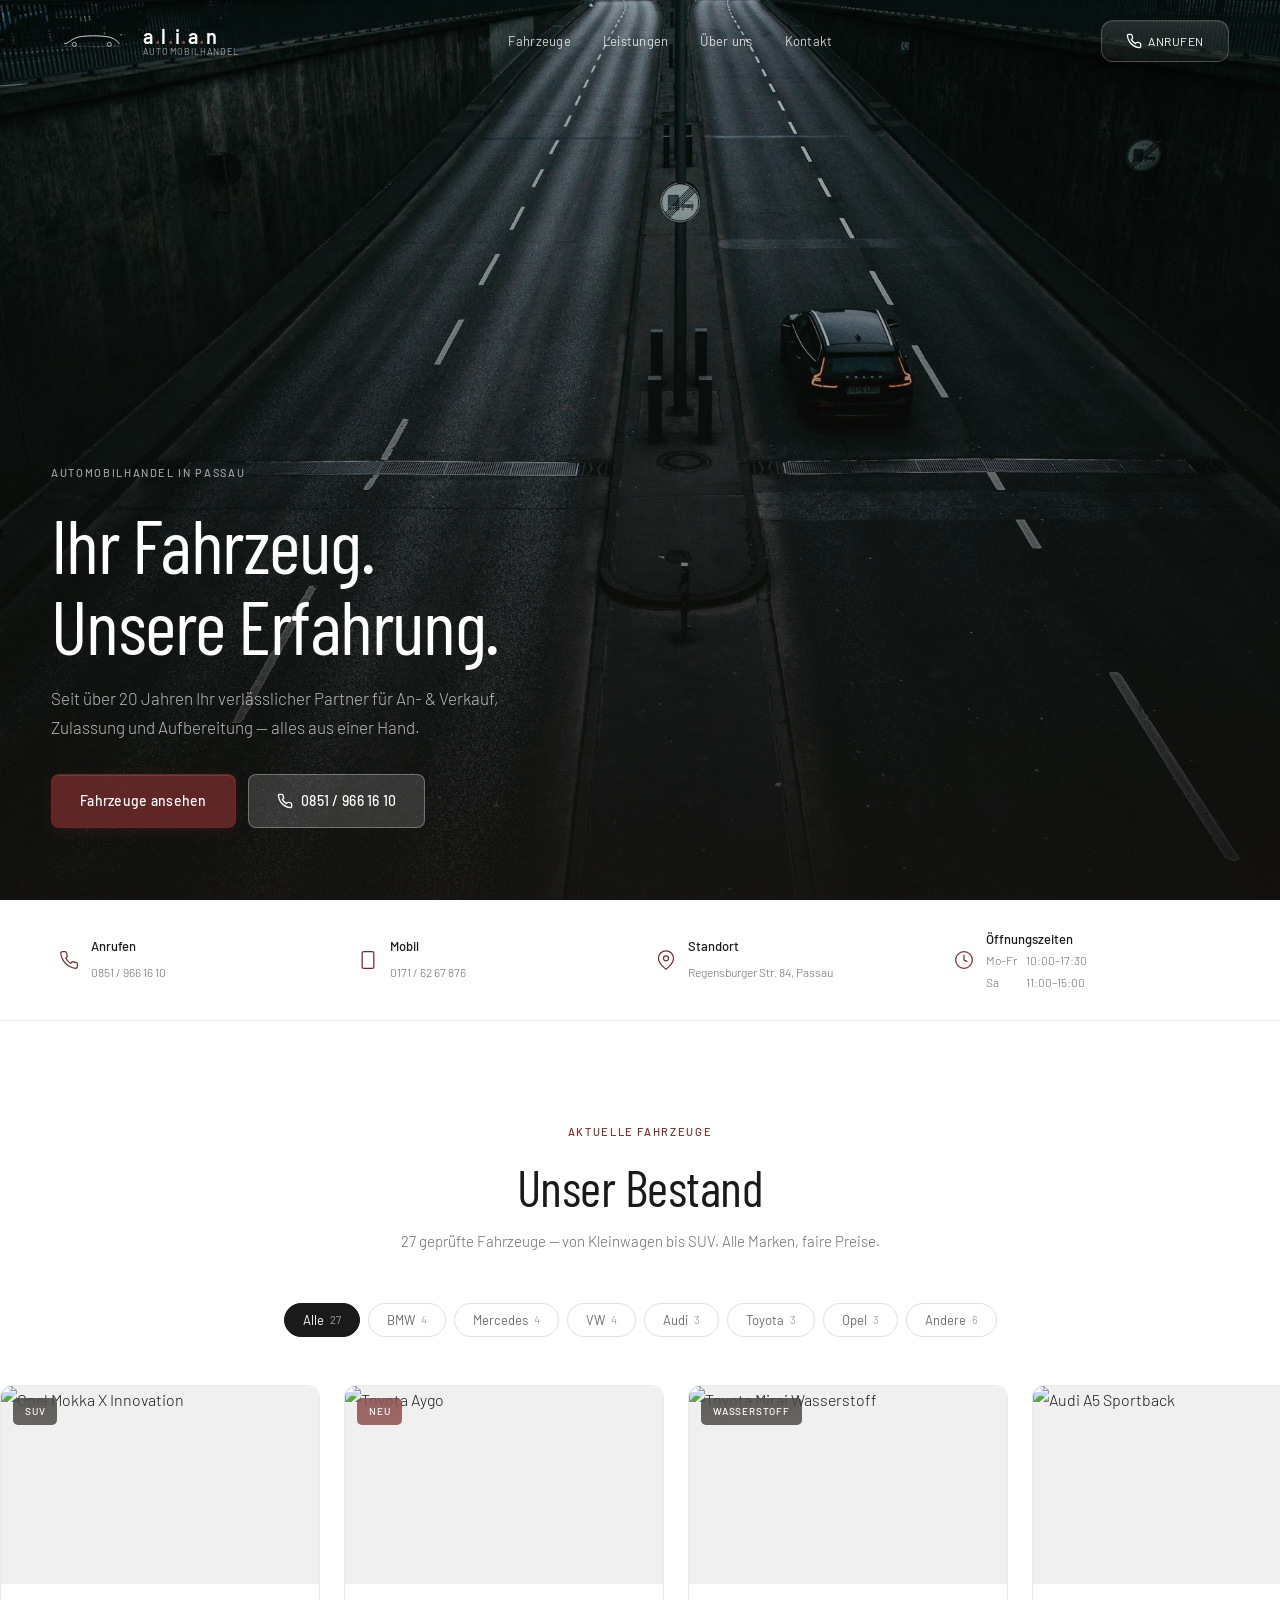
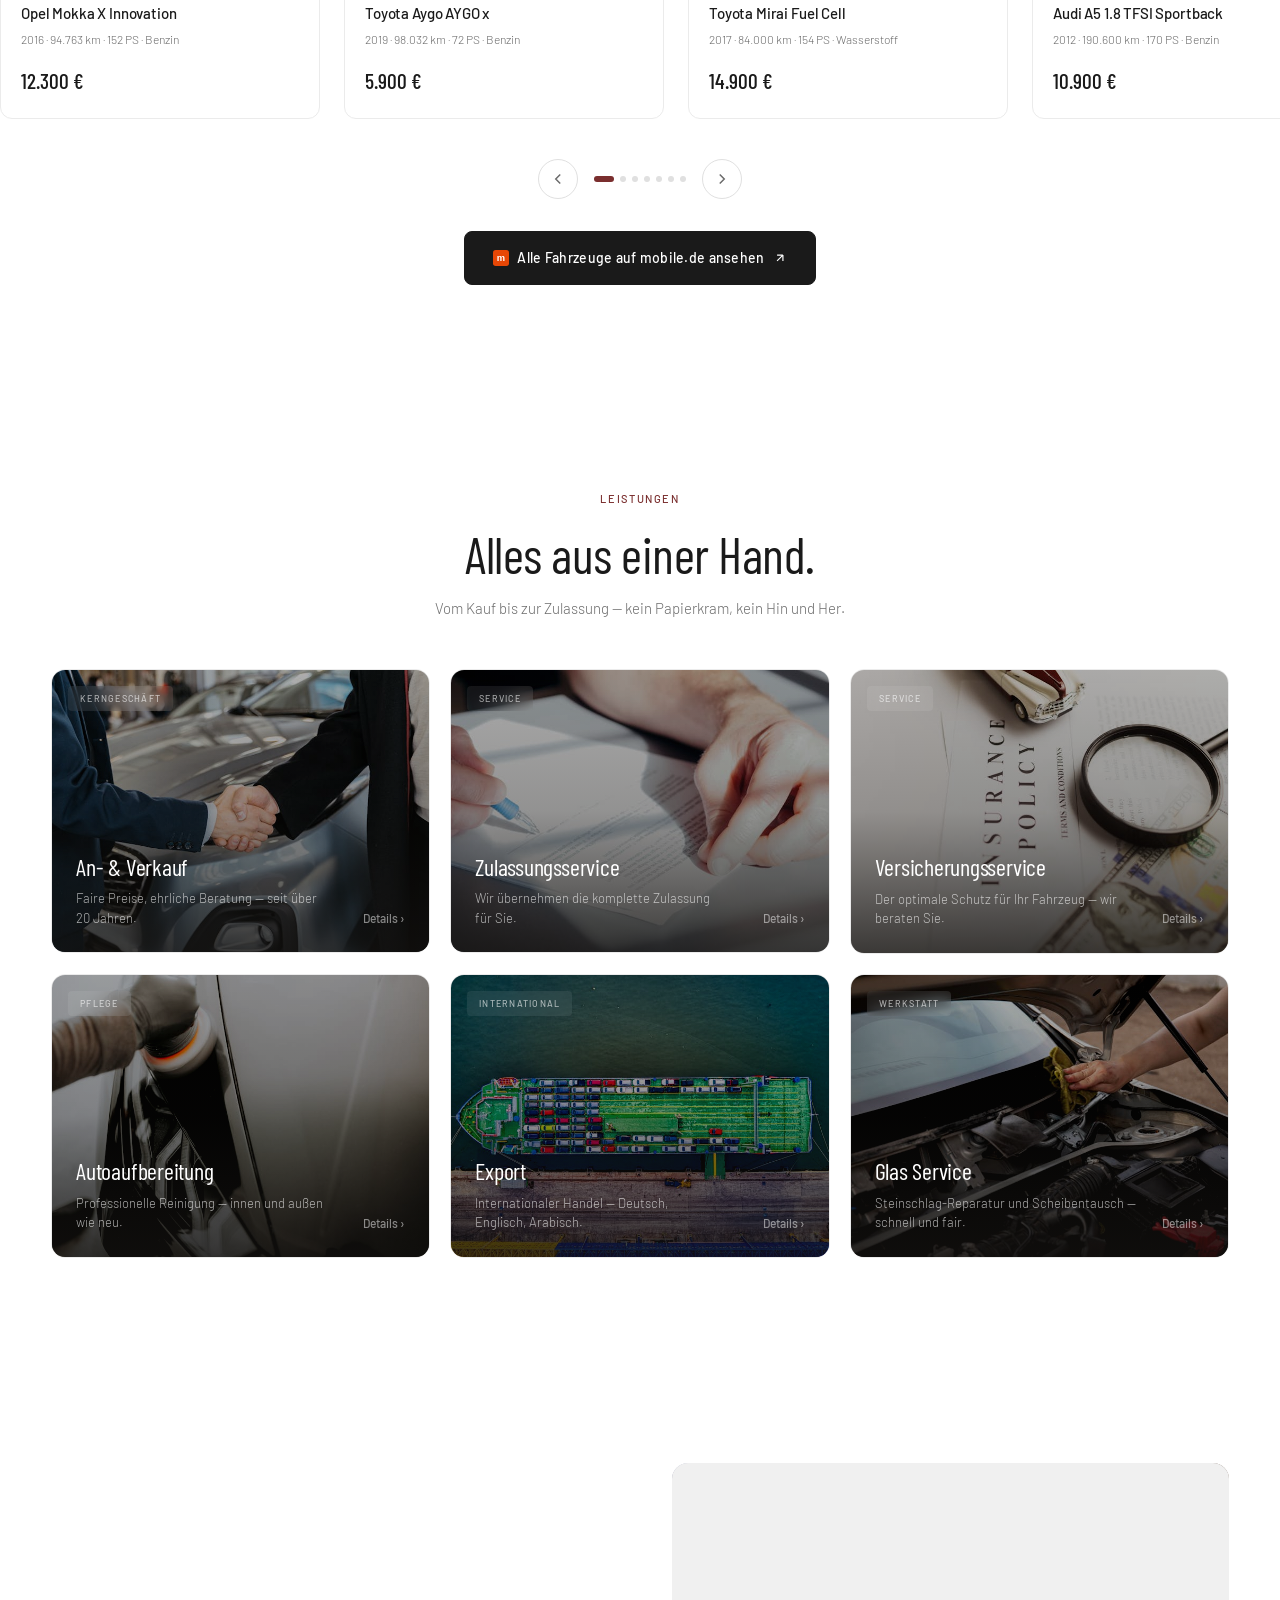
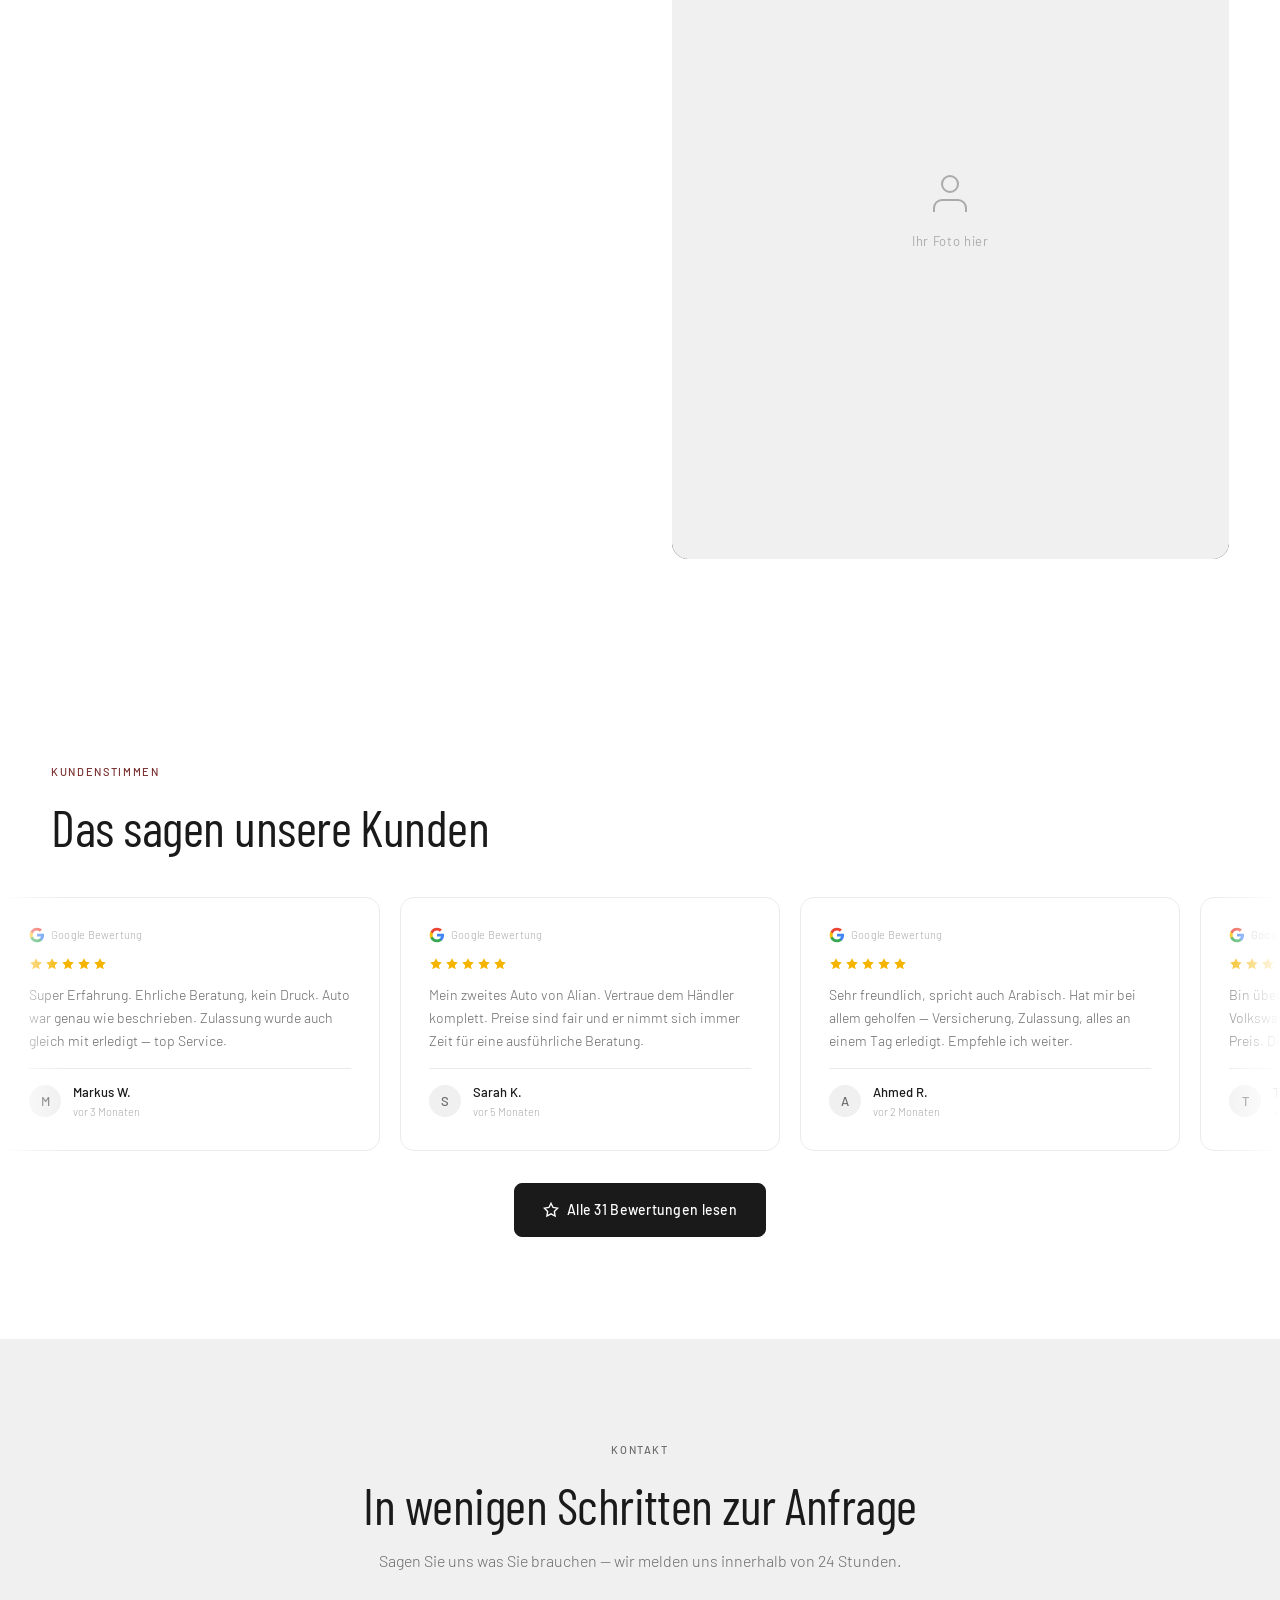
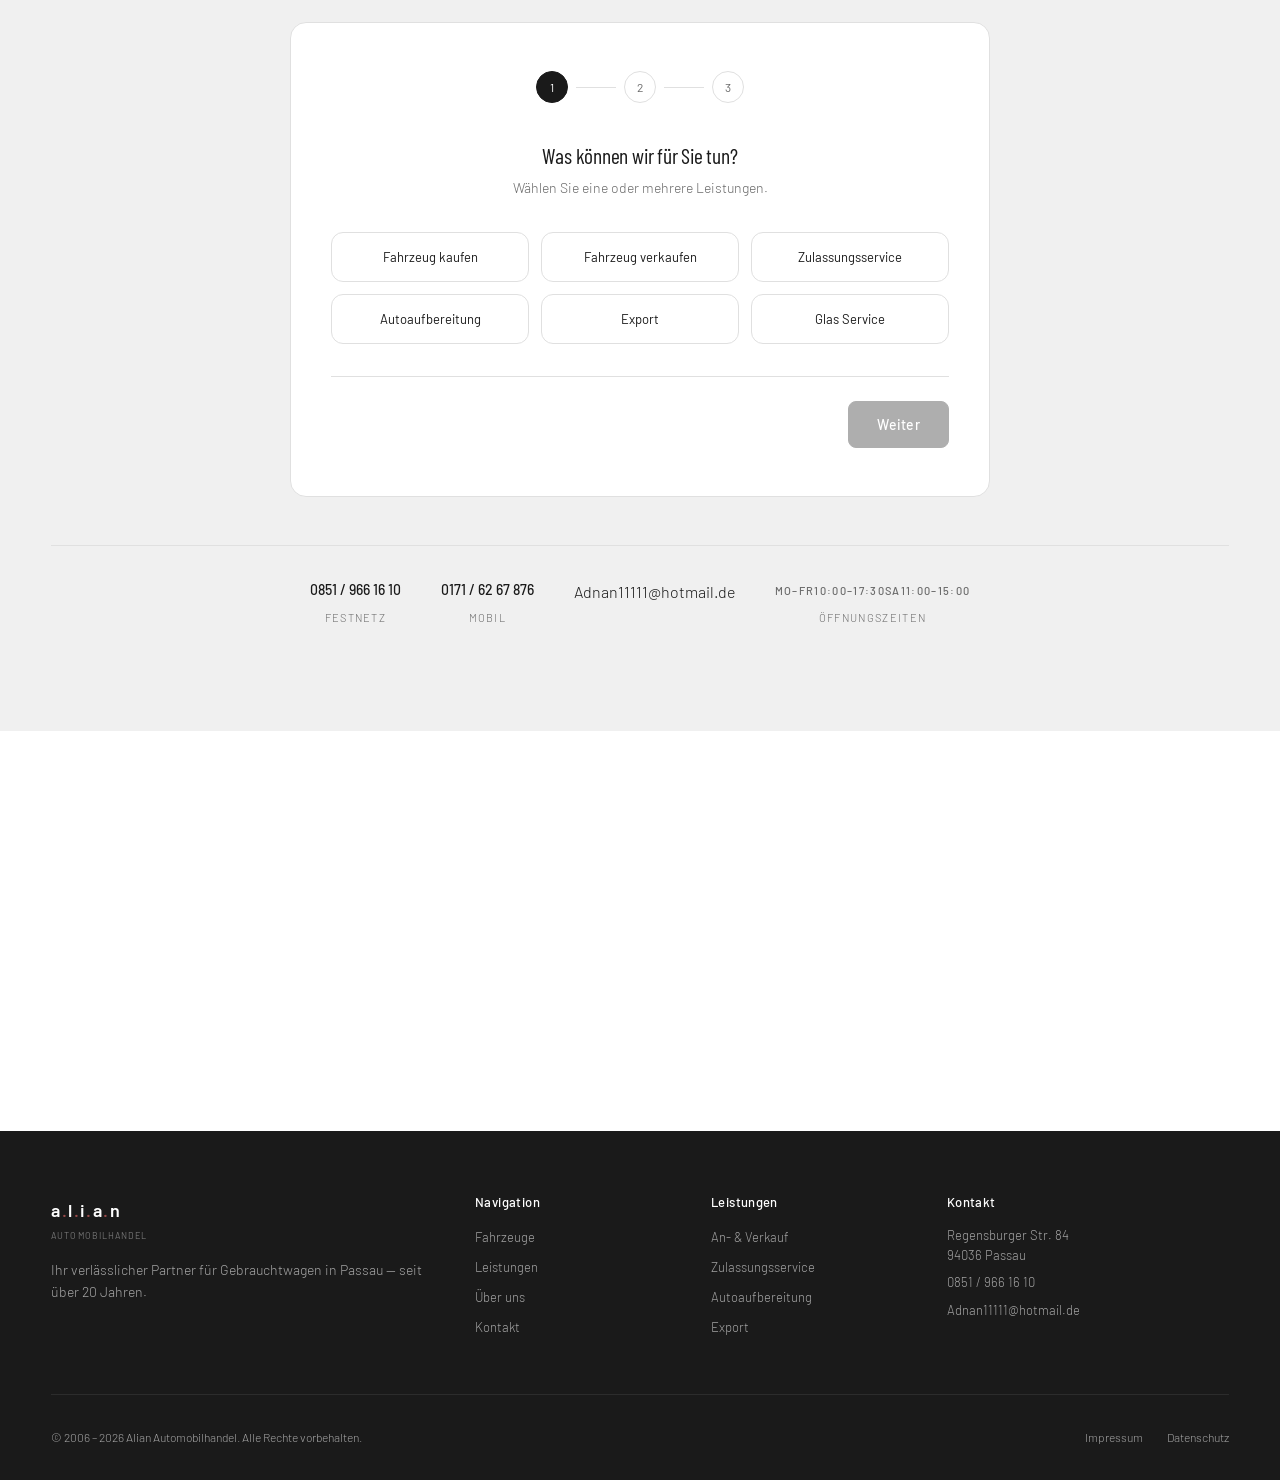
==== commit cfc85cf6: "Alle Seiten-Bilder über CMS verwaltbar machen - einstellungen.json: bilder-Objekt mit Pfaden für all" ====
--- a/index.html
+++ b/index.html
@@ -67,7 +67,7 @@
     <!-- ============ HERO ============ -->
     <header class="hero" id="hero">
         <div class="hero-bg">
-            <img src="images/hero.jpg" alt="Alian Automobilhandel Passau" id="heroImg" class="hero-bg-img">
+            <img src="images/hero.jpg" alt="Alian Automobilhandel Passau" id="heroImg" data-cms-img="hero" class="hero-bg-img">
             <div class="hero-overlay"></div>
         </div>
         <div class="hero-content">
@@ -185,7 +185,7 @@
                 <!-- 1. An- & Verkauf -->
                 <div class="ed-card reveal" style="--ed-d: 0ms">
                     <div class="ed-img">
-                        <img src="images/svc-ankauf.jpg" alt="Fahrzeug An- und Verkauf" loading="lazy">
+                        <img src="images/svc-ankauf.jpg" alt="Fahrzeug An- und Verkauf" data-cms-img="svc_ankauf" loading="lazy">
                     </div>
                     <div class="ed-img-overlay"></div>
                     <span class="ed-label">Kerngeschäft</span>
@@ -217,7 +217,7 @@
                 <!-- 2. Zulassungsservice -->
                 <div class="ed-card reveal" style="--ed-d: 150ms">
                     <div class="ed-img">
-                        <img src="images/svc-zulassung.jpg" alt="Zulassungsservice" loading="lazy">
+                        <img src="images/svc-zulassung.jpg" alt="Zulassungsservice" data-cms-img="svc_zulassung" loading="lazy">
                     </div>
                     <div class="ed-img-overlay"></div>
                     <span class="ed-label">Service</span>
@@ -249,7 +249,7 @@
                 <!-- 3. Versicherungsservice -->
                 <div class="ed-card reveal" style="--ed-d: 150ms">
                     <div class="ed-img">
-                        <img src="images/svc-versicherung.jpg" alt="KFZ-Versicherungsservice" loading="lazy">
+                        <img src="images/svc-versicherung.jpg" alt="KFZ-Versicherungsservice" data-cms-img="svc_versicherung" loading="lazy">
                     </div>
                     <div class="ed-img-overlay"></div>
                     <span class="ed-label">Service</span>
@@ -281,7 +281,7 @@
                 <!-- 4. Autoaufbereitung -->
                 <div class="ed-card reveal" style="--ed-d: 300ms">
                     <div class="ed-img">
-                        <img src="images/svc-aufbereitung.jpg" alt="Professionelle Autoaufbereitung" loading="lazy">
+                        <img src="images/svc-aufbereitung.jpg" alt="Professionelle Autoaufbereitung" data-cms-img="svc_aufbereitung" loading="lazy">
                     </div>
                     <div class="ed-img-overlay"></div>
                     <span class="ed-label">Pflege</span>
@@ -313,7 +313,7 @@
                 <!-- 5. Export -->
                 <div class="ed-card reveal" style="--ed-d: 300ms">
                     <div class="ed-img">
-                        <img src="images/svc-export.jpg" alt="Internationaler Fahrzeugexport" loading="lazy">
+                        <img src="images/svc-export.jpg" alt="Internationaler Fahrzeugexport" data-cms-img="svc_export" loading="lazy">
                     </div>
                     <div class="ed-img-overlay"></div>
                     <span class="ed-label">International</span>
@@ -345,7 +345,7 @@
                 <!-- 6. Glas Service -->
                 <div class="ed-card reveal" style="--ed-d: 450ms">
                     <div class="ed-img">
-                        <img src="images/svc-glas.jpg" alt="Scheibentausch und Glasreparatur" loading="lazy">
+                        <img src="images/svc-glas.jpg" alt="Scheibentausch und Glasreparatur" data-cms-img="svc_glas" loading="lazy">
                     </div>
                     <div class="ed-img-overlay"></div>
                     <span class="ed-label">Werkstatt</span>
@@ -391,7 +391,7 @@
                 </div>
                 <div class="ueber-image reveal reveal-d2">
                     <div class="ueber-img-wrap">
-                        <img src="images/ueber-uns.jpg" alt="Alian Automobilhandel — Ihr Ansprechpartner" id="ueberImg">
+                        <img src="images/ueber-uns.jpg" alt="Alian Automobilhandel — Ihr Ansprechpartner" id="ueberImg" data-cms-img="ueber_uns">
                         <div class="ueber-img-placeholder">
                             <svg width="48" height="48" viewBox="0 0 24 24" fill="none" stroke="currentColor" stroke-width="1"><path d="M20 21v-2a4 4 0 0 0-4-4H8a4 4 0 0 0-4 4v2"/><circle cx="12" cy="7" r="4"/></svg>
                             <span>Ihr Foto hier</span>
